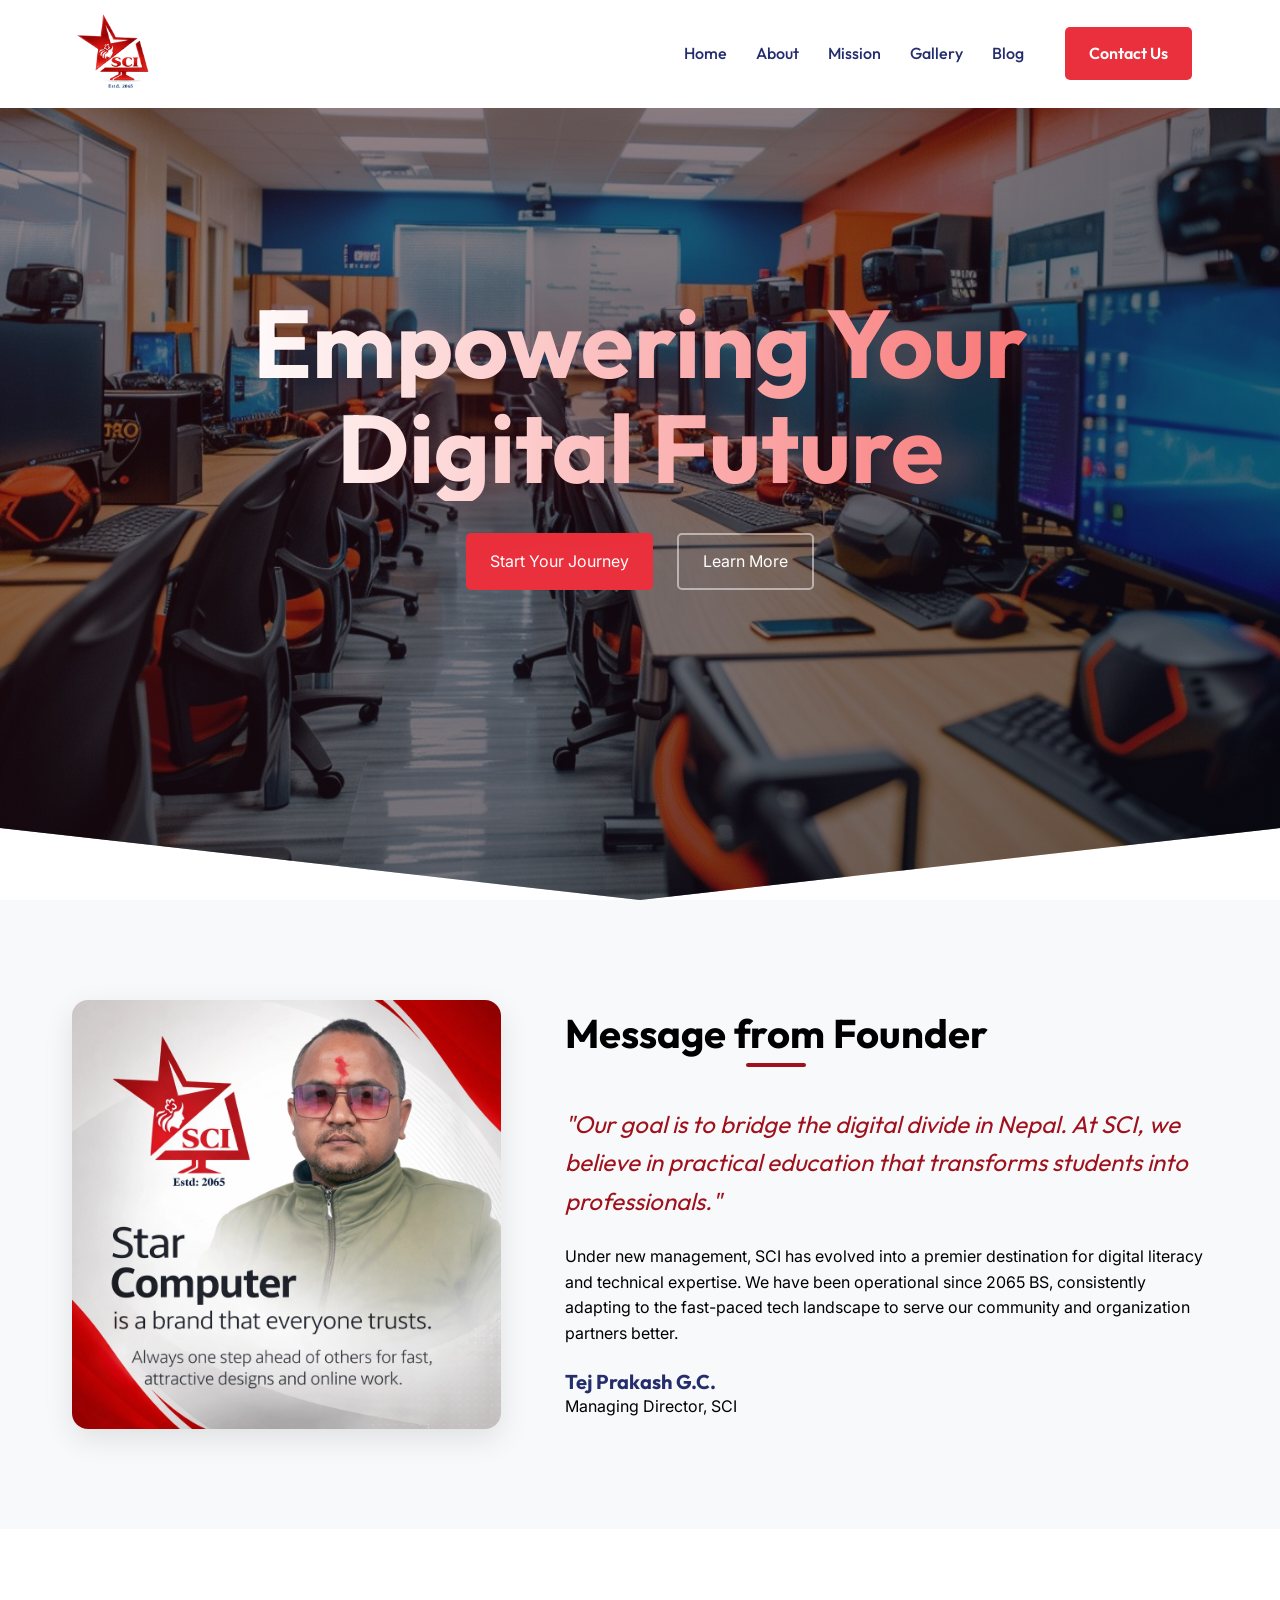
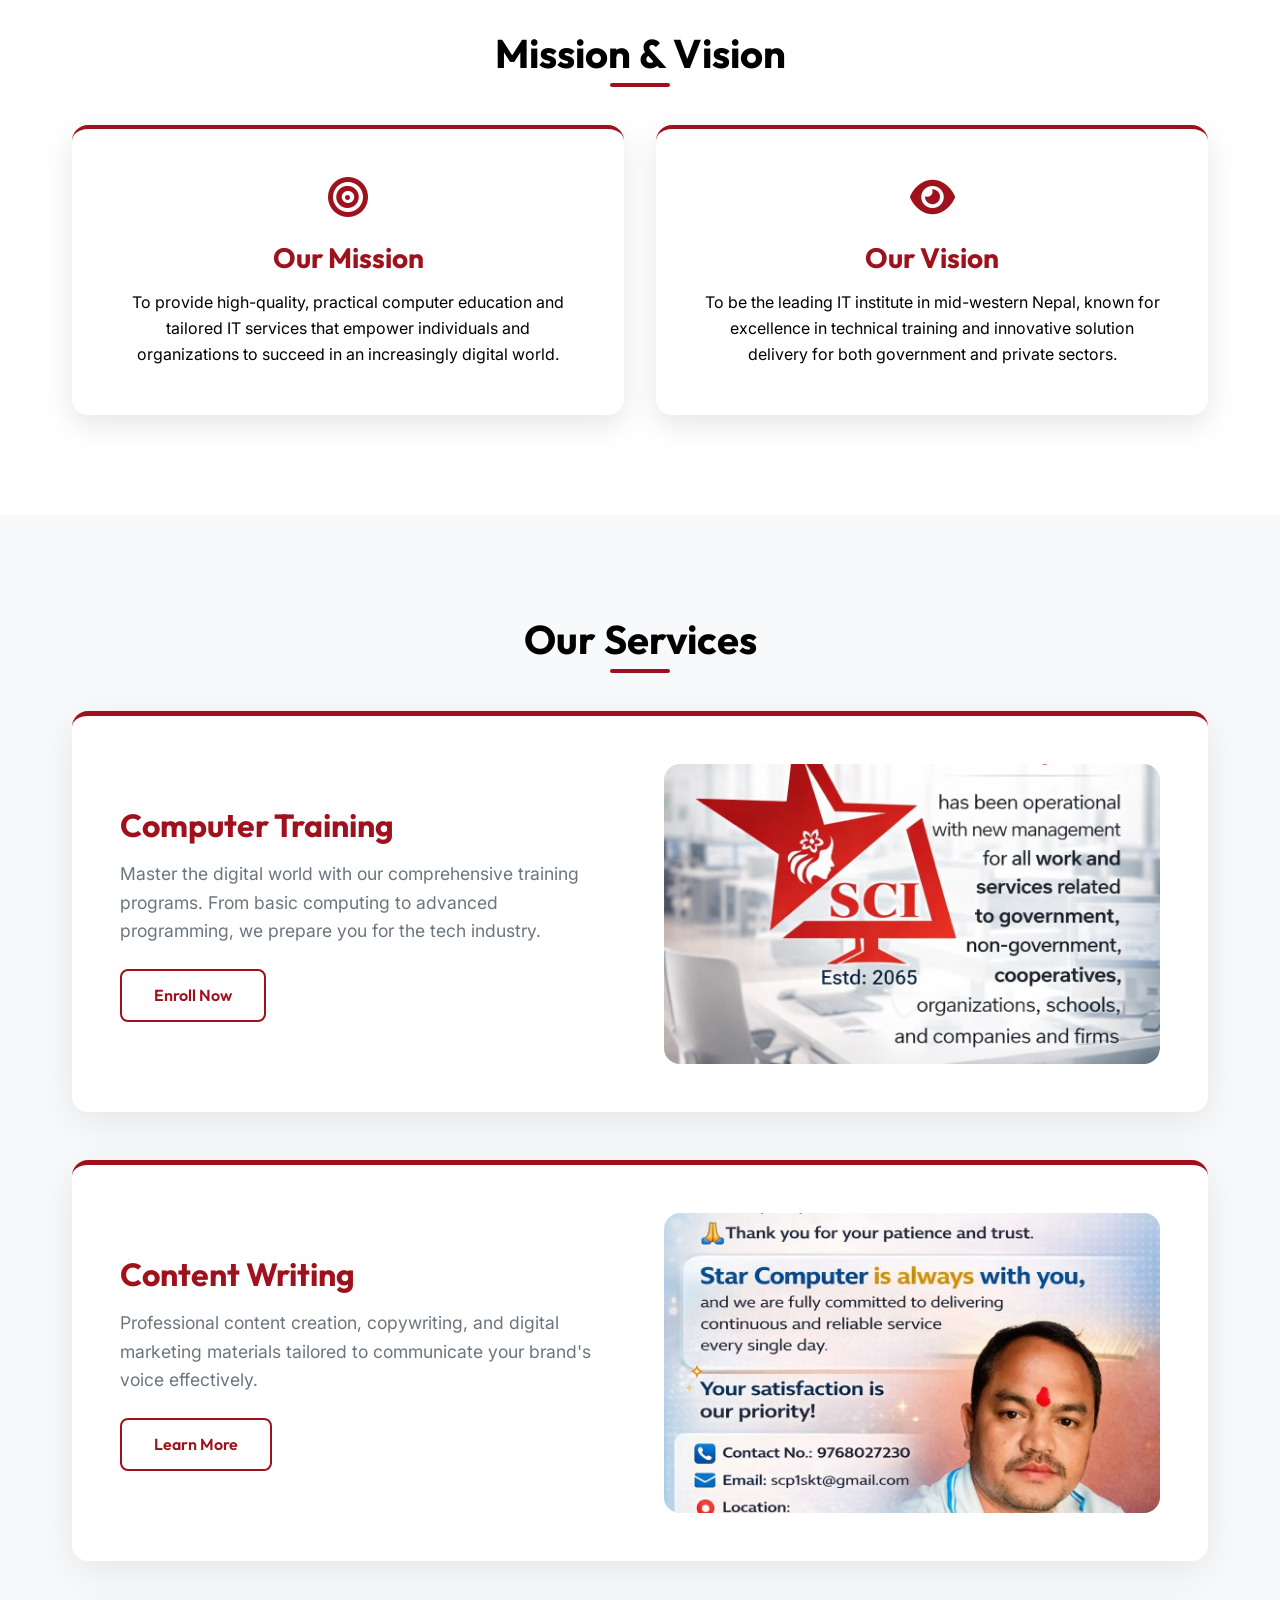
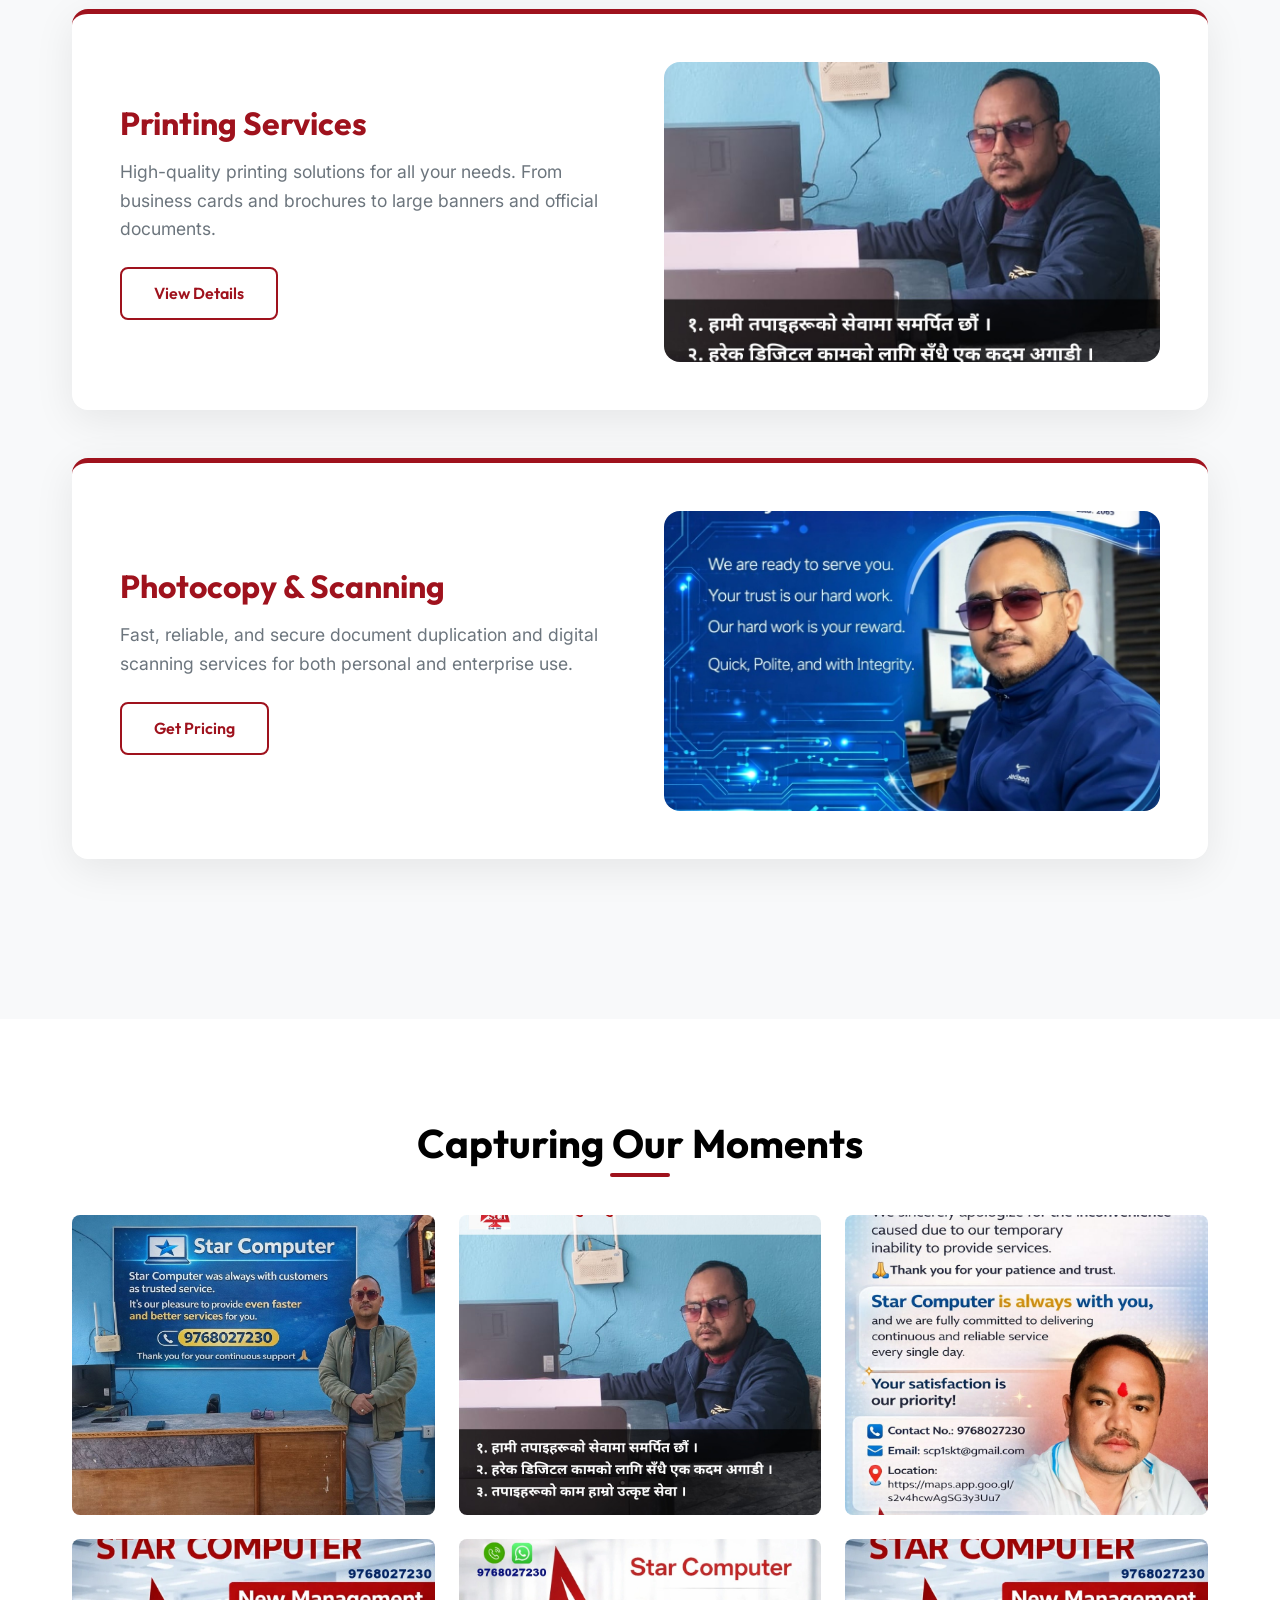
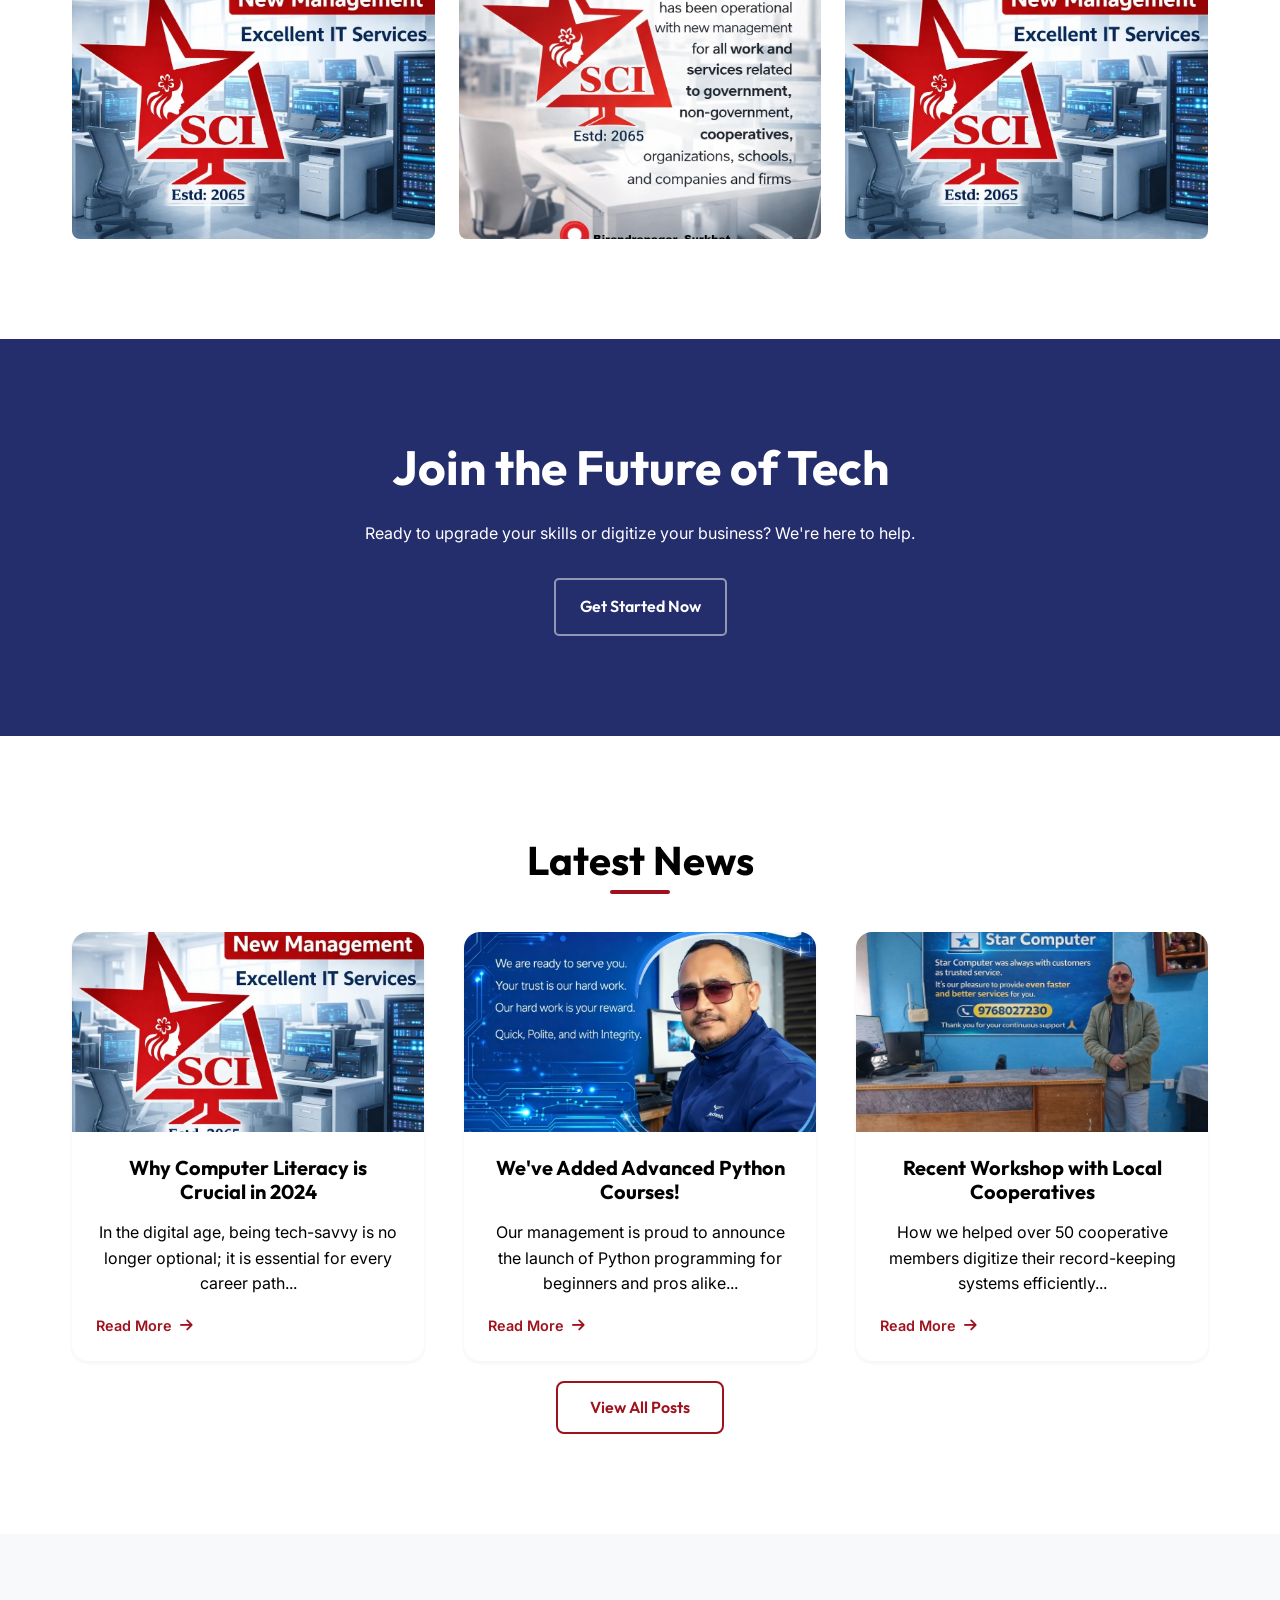
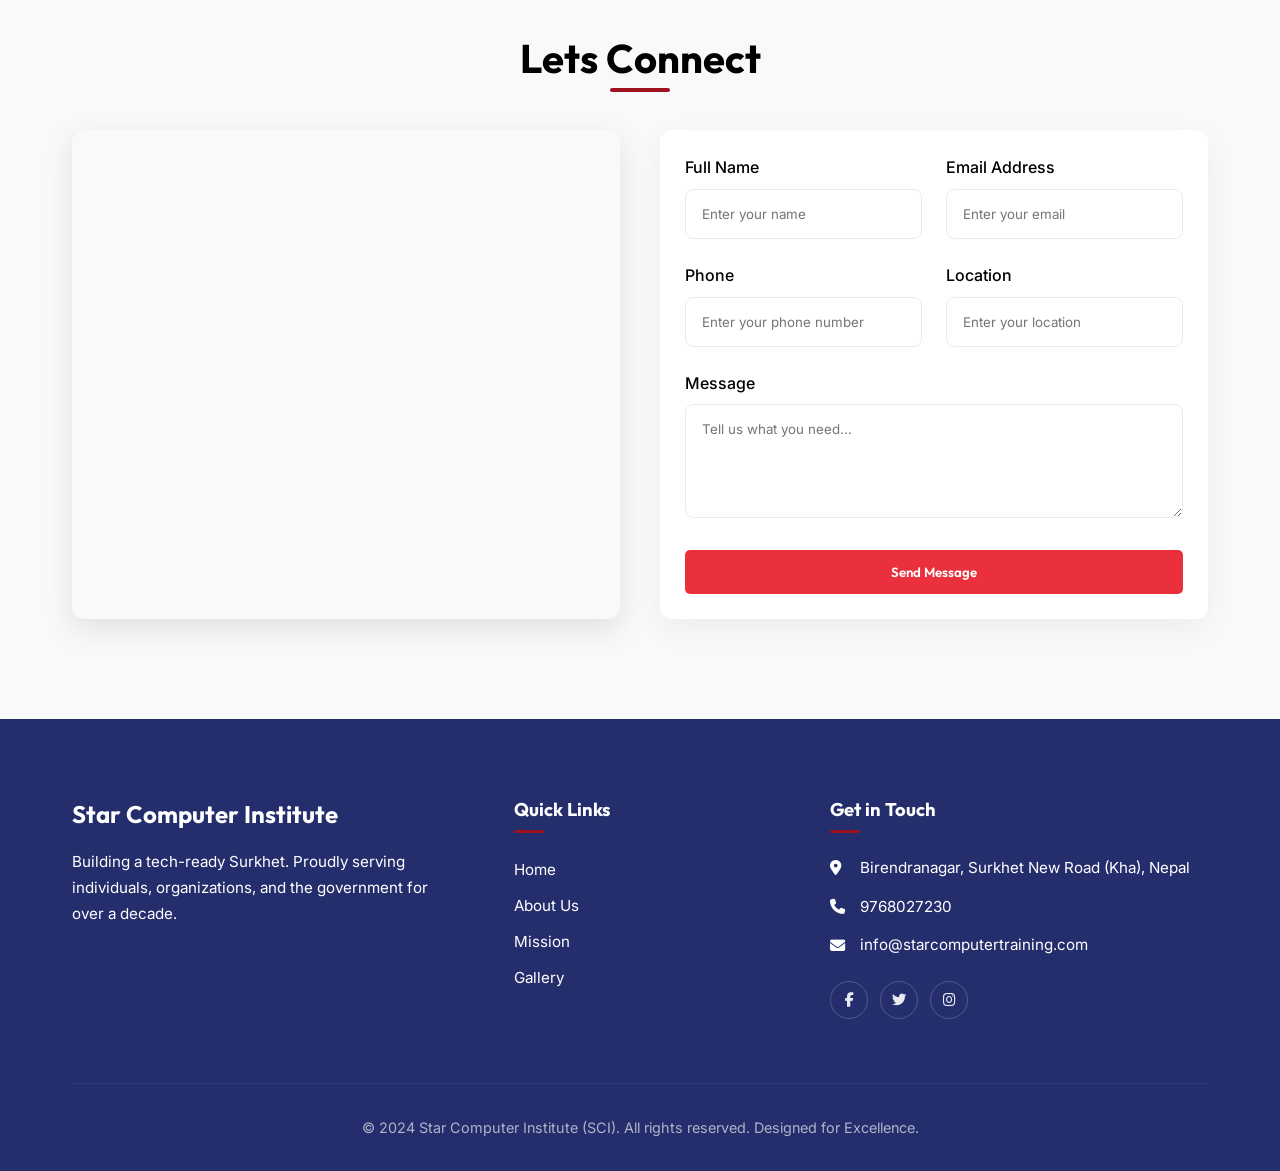
==== index.html @ cbca0034 "pages are added" ====
<!DOCTYPE html>
<html lang="en">
<head>
    <meta charset="UTF-8">
    <meta name="viewport" content="width=device-width, initial-scale=1.0">
    <meta name="description" content="Star Computer Institute (SCI) - Leading IT Training & Computer services in Birendranagar, Surkhet. Estd: 2065.">
    <title>Star Computer Institute | Professional Computer Education in Nepal</title>
    <!-- Favicon -->
    <link rel="icon" type="image/png" href="assets/images/logo-3.png">
    <!-- CSS link -->
    <link rel="stylesheet" href="assets/css/style.css">
    <!-- Font Awesome for Icons -->
    <link rel="stylesheet" href="https://cdnjs.cloudflare.com/ajax/libs/font-awesome/6.4.0/css/all.min.css">
</head>
<body>

    <!-- Header -->
    <header class="scrolled" style="background: white !important;">
        <div class="container nav-container">
            <a href="index.html" class="logo">
                <img src="assets/images/logo-3.png" alt="Star Computer Institute Logo">
            </a>
           <nav class="nav-links">
                <a href="index.html">Home</a>
                <a href="index.html#about">About</a>
                <a href="index.html#mission">Mission</a>
                <a href="gallery.html">Gallery</a>
                <a href="blog.html">Blog</a>
            </nav>
            <div class="header-btn">
              <a href="index.html#contact" class="btn btn-primary nav-btn cta-btn">Contact Us</a>
            </div>
        </div>
    </header>

    <main>
        <!-- Banner / Hero Section -->
        <section class="hero" id="home">
            <div class="container hero-content reveal">
                <h1>Empowering Your Digital Future</h1>
                <div class="hero-btns">
                    <a href="#contact" class="btn-primary cta-btn pulse">Start Your Journey</a>
                    <a href="#about" class=" btn-hero-outline">Learn More</a>
                </div>
            </div>
        </section>

        <!-- Message from Founder -->
        <section class="message-section" id="about">
            <div class="container reveal">
                <div class="message-grid">
                    <div class="message-img">
                        <img src="assets/images/ceo.jpeg" alt="Founder of Star Computer Institute">
                    </div>
                    <div class="message-text">
                        <h2 class="section-title">Message from Founder</h2>
                        <blockquote>
                            "Our goal is to bridge the digital divide in Nepal. At SCI, we believe in practical education that transforms students into professionals."
                        </blockquote>
                        <p>Under new management, SCI has evolved into a premier destination for digital literacy and technical expertise. We have been operational since 2065 BS, consistently adapting to the fast-paced tech landscape to serve our community and organization partners better.</p>
                        <div class="founder-info" style="margin-top: 1.5rem;">
                            <h4>Tej Prakash G.C.</h4>
                            <p>Managing Director, SCI</p>
                        </div>
                    </div>
                </div>
            </div>
        </section>

        <!-- Mission & Vision -->
        <section id="mission">
            <div class="container text-center">
                <h2 class="section-title reveal">Mission & Vision</h2>
                <div class="mission-vision-grid">
                    <div class="mv-card reveal">
                        <i class="fas fa-bullseye" style="font-size: 2.5rem; color: var(--primary); margin-bottom: 1.5rem;"></i>
                        <h3>Our Mission</h3>
                        <p>To provide high-quality, practical computer education and tailored IT services that empower individuals and organizations to succeed in an increasingly digital world.</p>
                    </div>
                    <div class="mv-card reveal">
                        <i class="fas fa-eye" style="font-size: 2.5rem; color: var(--primary); margin-bottom: 1.5rem;"></i>
                        <h3>Our Vision</h3>
                        <p>To be the leading IT institute in mid-western Nepal, known for excellence in technical training and innovative solution delivery for both government and private sectors.</p>
                    </div>
                </div>
            </div>
        </section>

        <!-- Our Services (Sticky Cards) -->
        <section class="services-section" id="services" style="background: var(--gray-100);">
            <div class="container">
                <h2 class="section-title text-center reveal" style="display:block; margin-inline:auto;">Our Services</h2>
                <div class="services-stack">
                    <div class="service-card sticky-card card-1 reveal">
                        <div class="service-content">
                            <h3>Computer Training</h3>
                            <p>Master the digital world with our comprehensive training programs. From basic computing to advanced programming, we prepare you for the tech industry.</p>
                            <a href="#contact" class="btn btn-outline" style="margin-top: 1.5rem;">Enroll Now</a>
                        </div>
                        <div class="service-img">
                            <img src="assets/images/info-2.jpeg" alt="Computer Training">
                        </div>
                    </div>
                    <div class="service-card sticky-card card-2 reveal">
                        <div class="service-content">
                            <h3>Content Writing</h3>
                            <p>Professional content creation, copywriting, and digital marketing materials tailored to communicate your brand's voice effectively.</p>
                            <a href="#contact" class="btn btn-outline" style="margin-top: 1.5rem;">Learn More</a>
                        </div>
                        <div class="service-img">
                            <img src="assets/images/feature_1.jpeg" alt="Content Writing">
                        </div>
                    </div>
                    <div class="service-card sticky-card card-3 reveal">
                        <div class="service-content">
                            <h3>Printing Services</h3>
                            <p>High-quality printing solutions for all your needs. From business cards and brochures to large banners and official documents.</p>
                            <a href="#contact" class="btn btn-outline" style="margin-top: 1.5rem;">View Details</a>
                        </div>
                        <div class="service-img">
                            <img src="assets/images/feature_2.jpeg" alt="Printing Services">
                        </div>
                    </div>
                    <div class="service-card sticky-card card-4 reveal">
                        <div class="service-content">
                            <h3>Photocopy & Scanning</h3>
                            <p>Fast, reliable, and secure document duplication and digital scanning services for both personal and enterprise use.</p>
                            <a href="#contact" class="btn btn-outline" style="margin-top: 1.5rem;">Get Pricing</a>
                        </div>
                        <div class="service-img">
                            <img src="assets/images/feature_3.jpeg" alt="Photocopy & Scanning">
                        </div>
                    </div>
                </div>
            </div>
        </section>

        <!-- Gallery -->
        <section class="gallery-section" id="gallery">
            <div class="container text-center">
                <h2 class="section-title reveal">Capturing Our Moments</h2>
                <div class="gallery-grid">
                    <div class="gallery-item reveal">
                        <img src="assets/images/feature_4.jpeg" alt="Institutional Activity 1">
                        <div class="gallery-overlay"><i class="fas fa-search-plus fa-2x"></i></div>
                    </div>
                    <div class="gallery-item reveal">
                        <img src="assets/images/feature_5.jpeg" alt="Institutional Activity 2">
                        <div class="gallery-overlay"><i class="fas fa-search-plus fa-2x"></i></div>
                    </div>
                    <div class="gallery-item reveal">
                        <img src="assets/images/feature_1.jpeg" alt="Institutional Activity 3">
                        <div class="gallery-overlay"><i class="fas fa-search-plus fa-2x"></i></div>
                    </div>
                    <div class="gallery-item reveal">
                        <img src="assets/images/info.jpeg" alt="Training Program">
                        <div class="gallery-overlay"><i class="fas fa-search-plus fa-2x"></i></div>
                    </div>
                    <div class="gallery-item reveal">
                        <img src="assets/images/info-2.jpeg" alt="Technical Workshop">
                        <div class="gallery-overlay"><i class="fas fa-search-plus fa-2x"></i></div>
                    </div>
                    <div class="gallery-item reveal">
                        <img src="assets/images/info.jpeg" alt="IT Services Integration">
                        <div class="gallery-overlay"><i class="fas fa-search-plus fa-2x"></i></div>
                    </div>
                </div>
            </div>
        </section>

        <!-- CTA Section -->
        <section class="cta-section">
            <div class="container reveal">
                <h2>Join the Future of Tech</h2>
                <p style="margin-bottom: 2rem;">Ready to upgrade your skills or digitize your business? We're here to help.</p>
                <a href="#contact" class="btn btn-hero-outline">Get Started Now</a>
            </div>
        </section>

        <!-- Blog Section -->
        <section id="blog">
            <div class="container text-center">
                    <h2 class="section-title reveal">Latest News</h2>
                <div class="blog-grid">
                    <article class="blog-card reveal">
                        <div class="blog-img">
                            <img src="assets/images/info.jpeg" alt="Why Computer Literacy Matters">
                        </div>
                        <div class="blog-content">
                            <a href="single.html"><h4>Why Computer Literacy is Crucial in 2024</h4></a>
                            <p>In the digital age, being tech-savvy is no longer optional; it is essential for every career path...</p>
                            <a href="#" class="read-more">Read More <i class="fas fa-arrow-right"></i></a>
                        </div>
                    </article>
                    <article class="blog-card reveal">
                        <div class="blog-img">
                            <img src="assets/images/feature_3.jpeg" alt="New Course Launch">
                        </div>
                        <div class="blog-content">
                            <a href="single.html"><h4>We've Added Advanced Python Courses!</h4></a>
                            <p>Our management is proud to announce the launch of Python programming for beginners and pros alike...</p>
                            <a href="#" class="read-more">Read More <i class="fas fa-arrow-right"></i></a>
                        </div>
                    </article>
                    <article class="blog-card reveal">
                        <div class="blog-img">
                            <img src="assets/images/feature_4.jpeg" alt="Workshop Success">
                        </div>
                        <div class="blog-content">
                            <a href="single.html"><h4>Recent Workshop with Local Cooperatives</h4></a>
                            <p>How we helped over 50 cooperative members digitize their record-keeping systems efficiently...</p>
                            <a href="#" class="read-more">Read More <i class="fas fa-arrow-right"></i></a>
                        </div>
                    </article>
                </div>
            <div class="text-center view-all-btn">
                <a href="blog.html" class="btn btn-outline text-center">View All Posts</a>
            </div>
            </div>
        </section>

        <!-- Contact Form Section -->
        <section class="contact-section" id="contact" style="background: var(--gray-100);">
            <div class="container reveal text-center">
                <h2 class="section-title reveal">Lets Connect</h2>
                <div class="contact-grid">
                    <div class="contact-map">
                        <iframe 
                            src="https://www.google.com/maps/embed?pb=!1m18!1m12!1m3!1d2732.233196850388!2d81.6178125!3d28.5968671!2m3!1f0!2f0!3f0!3m2!1i1024!2i768!4f13.1!3m3!1m2!1s0x39a2850033a2165b%3A0xda26d88cce982f57!2sStar%20Computer%20Surkhet!5e1!3m2!1sen!2snp!4v1774445905960!5m2!1sen!2snp"
                            loading="lazy"
                            referrerpolicy="no-referrer-when-downgrade">
                        </iframe>
                    </div>
                    <form class="contact-form">
                        <div class="form-row">
                            <div class="form-group">
                                <label>Full Name</label>
                                <input type="text" placeholder="Enter your name" required>
                            </div>
                            <div class="form-group">
                                <label>Email Address</label>
                                <input type="email" placeholder="Enter your email" required>
                            </div>
                        </div>
                        <div class="form-row">
                            <div class="form-group">
                                <label>Phone</label>
                                <input type="tel" placeholder="Enter your phone number" required>
                            </div>
                            <div class="form-group">
                                <label>Location</label>
                                <input type="text" placeholder="Enter your location">
                            </div>
                        </div>
                        <div class="form-group">
                            <label>Message</label>
                            <textarea rows="5" placeholder="Tell us what you need..." required></textarea>
                        </div>
                        <button type="submit" class="btn btn-primary cta-btn">Send Message</button>
                    </form>
                </div>
            </div>
        </section>
    </main>

    <!-- Footer -->
    <footer>
        <div class="container">
            <div class="footer-grid">
                <!-- Left: Logo & About -->
                <div class="footer-brand">
                    <h4 class="footer-brand-name">Star Computer Institute</h4>
                    <p>Building a tech-ready Surkhet. Proudly serving individuals, organizations, and the government for over a decade.</p>
                </div>

                <!-- Center: Quick Links -->
                <div class="footer-info footer-links-col">
                    <h4>Quick Links</h4>
                    <ul>
                        <li><a href="index.html">Home</a></li>
                        <li><a href="index.html#about">About Us</a></li>
                        <li><a href="index.html#mission">Mission</a></li>
                        <li><a href="gallery.html">Gallery</a></li>
                       
                    </ul>
                </div>

                <!-- Right: Contact & Social -->
                <div class="footer-info footer-contact-col">
                    <h4>Get in Touch</h4>
                    <ul class="footer-contact-list">
                        <li>
                            <i class="fas fa-map-marker-alt"></i>
                            <span>Birendranagar, Surkhet New Road (Kha), Nepal</span>
                        </li>
                        <li>
                            <i class="fas fa-phone"></i>
                            <span>9768027230</span>
                        </li>
                        <li>
                            <i class="fas fa-envelope"></i>
                            <span>info@starcomputertraining.com</span>
                        </li>
                    </ul>
                    <div class="footer-social">
                        <a href="https://www.facebook.com/scpskt/" target="_blank" aria-label="Facebook"><i class="fab fa-facebook-f"></i></a>
                        <a href="#" aria-label="Twitter"><i class="fab fa-twitter"></i></a>
                        <a href="https://www.instagram.com/p/DWHWq87Frvo/" target="_blank" aria-label="Instagram"><i class="fab fa-instagram"></i></a>
                    </div>
                </div>
            </div>
            <div class="footer-bottom">
                <p>&copy; 2024 Star Computer Institute (SCI). All rights reserved. Designed for Excellence.</p>
            </div>
        </div>
    </footer>

    <!-- Gallery Lightbox Popup -->
    <div class="lightbox-overlay" id="galleryLightbox">
        <button class="lightbox-close" id="lightboxClose" aria-label="Close">&times;</button>
        <button class="lightbox-nav lightbox-prev" id="lightboxPrev" aria-label="Previous"><i class="fas fa-chevron-left"></i></button>
        <div class="lightbox-content">
            <img src="" alt="Gallery Image" id="lightboxImg">
            <p class="lightbox-counter" id="lightboxCounter"></p>
        </div>
        <button class="lightbox-nav lightbox-next" id="lightboxNext" aria-label="Next"><i class="fas fa-chevron-right"></i></button>
    </div>

    <!-- JS script -->
    <script src="assets/js/main.js"></script>

    <script>
        document.addEventListener("DOMContentLoaded", function() {
            const container = document.querySelector('.nav-container');
        
            // Create hamburger
            const hamburger = document.createElement('div');
            hamburger.classList.add('hamburger');
            hamburger.innerHTML = '<span></span><span></span><span></span>';
            container.appendChild(hamburger);
        
            const navLinks = document.querySelector('.nav-links');
        
            // Wrap links in menu container for right alignment
            const menuContainer = document.createElement('div');
            menuContainer.classList.add('menu-container');
            while(navLinks.firstChild) {
                menuContainer.appendChild(navLinks.firstChild);
            }
            navLinks.appendChild(menuContainer);
        
            const links = navLinks.querySelectorAll('a');
        
            // Toggle menu
            hamburger.addEventListener('click', () => {
                navLinks.classList.toggle('active');
                hamburger.classList.toggle('active');
            });
        
            // Close menu on link click
            links.forEach(link => {
                link.addEventListener('click', () => {
                    navLinks.classList.remove('active');
                    hamburger.classList.remove('active');
                });
            });
        });
        </script>
</body>
</html>
---- assets/css/style.css ----
@import url('https://fonts.googleapis.com/css2?family=Outfit:wght@300;400;500;600;700;800&family=Inter:wght@300;400;500;600&display=swap');

:root {
    /* Color Palette */
    --primary: hsl(355.32deg 79.66% 34.71%);
    --secondary: hsl(356.13deg 81.58% 55.29%);
    --accent: hsl(233.14deg 48.67% 28.63%);
    --accent-light: hsl(233.14deg 48.67% 36%);
    --white: #ffffff;
    --gray-100: #f8f9fa;
    --gray-200: #e9ecef;
    --gray-600: #6c757d;
    --text-main: var(--accent);
    --text-muted: var(--gray-600);
    
    /* Layout */
    --max-width: 1200px;
    --section-padding: 100px 0;
    --container-padding: 0 2rem;
    
    /* Transitions */
    --transition: all 0.4s cubic-bezier(0.4, 0, 0.2, 1);
    --shadow-sm: 0 2px 4px rgba(0,0,0,0.05);
    --shadow-md: 0 10px 30px rgba(0,0,0,0.1);
    --radius-sm: 8px;
    --radius-md: 16px;
    --radius-lg: 24px;
}

*, *::before, *::after {
    box-sizing: border-box;
    margin: 0;
    padding: 0;
}

html {
    scroll-behavior: smooth;
}

body {
    font-family: 'Inter', sans-serif;
    color: #000000;
    background-color: var(--white);
    line-height: 1.6;
    overflow-x: hidden;
}

h1, h2, h3, h4, h5, h6 {
    font-family: 'Outfit', sans-serif;
    font-weight: 700;
    line-height: 1.2;
}

a {
    text-decoration: none;
    color: inherit;
    transition: var(--transition);
}

ul {
    list-style: none;
}

img {
    max-width: 100%;
    display: block;
}

section {
    padding: var(--section-padding);
}

.container {
    max-width: var(--max-width);
    margin: 0 auto;
    padding: var(--container-padding);
}

/* --- Utilities --- */
.flex { display: flex; }
.grid { display: grid; }
.items-center { align-items: center; }
.justify-between { justify-content: space-between; }
.text-center { text-align: center; }

.btn {
    display: inline-block;
    padding: 12px 32px;
    border-radius: var(--radius-sm);
    font-weight: 600;
    cursor: pointer;
    transition: var(--transition);
    border: none;
    font-family: 'Outfit', sans-serif;
}

.btn-primary {
    background-color: var(--primary);
    color: var(--white);
}

.btn-primary:hover {
    background-color: var(--secondary);
    transform: translateY(-3px);
    box-shadow: 0 10px 20px rgba(159, 18, 25, 0.2);
}

.btn-primary.pulse {
    animation: pulse 2s infinite;
}

@keyframes pulse {
    0% { box-shadow: 0 0 0 0 rgba(159, 11, 15, 0.4); }
    70% { box-shadow: 0 0 0 15px rgba(159, 11, 15, 0); }
    100% { box-shadow: 0 0 0 0 rgba(159, 11, 15, 0); }
}

.btn-outline {
    background: transparent;
    border: 2px solid var(--primary);
    color: var(--primary);
}

.btn-outline:hover {
    background-color: var(--primary);
    color: var(--white);
}

.section-title {
    font-size: 2.5rem;
    margin-bottom: 3rem;
    position: relative;
    display: inline-block;
}

.section-title::after {
    content: '';
    position: absolute;
    bottom: -10px;
    left: 50%;
    transform: translateX(-50%);
    width: 60px;
    height: 4px;
    background: var(--primary);
    border-radius: 2px;
}

/* Animations Reveal */
.reveal {
    opacity: 0;
    transform: translateY(30px);
    transition: opacity 0.8s ease-out, transform 0.8s ease-out;
}

.reveal.active {
    opacity: 1;
    transform: translateY(0);
}

/* --- Header & Nav --- */
header {
    position: fixed;
    top: 0;
    left: 0;
    width: 100%;
    z-index: 1000;
    /* background: hsl(336deg 6.17% 84.12%); */
    background: white;
    backdrop-filter: blur(10px);
    -webkit-backdrop-filter: blur(10px);
    border-bottom: 1px solid rgba(255, 255, 255, 0.1);
    padding: 0.7rem 0;
    transition: var(--transition);
}

header.scrolled {
    background: var(--white); /* Solid white, NOT transparent */
    padding: 0.8rem 0;
    box-shadow: var(--shadow-md);
    border-bottom-color: rgba(0,0,0,0.05);
}

.nav-container {
    display: flex;
    justify-content: space-between;
    align-items: center;
}

.logo img {
    height: 85px; /* Increased size for better visibility */
    object-fit: contain;
    transition: var(--transition);
}

.nav-links {
    display: flex;
    gap: 2rem;
    margin-left: auto;
}

.nav-links a {
    font-weight: 500;
    font-family: 'Outfit', sans-serif;
    color: var(--text-main); /* Changed from white to suit the light header background */
    transition: var(--transition);
    margin-right: 25px;
}

header.scrolled .nav-links a {
    color: var(--text-main); /* Dark on scrolled white background */
    margin-right: 25px;
}

.nav-links a:hover {
    color: var(--primary);
}

header.scrolled .nav-links a:hover {
    color: var(--primary);
}

/* --- Hero Section --- */
.hero {
    height: 100vh;
    background: linear-gradient(135deg, rgba(54, 11, 15, 0.5) 0%, rgba(10, 11, 26, 0.6) 100%), 
                url('../images/computer.jpg') center/cover no-repeat;
    display: flex;
    align-items: center;
    justify-content: center;
    text-align: center;
    color: var(--white);
    padding-top: 80px;
    position: relative;
    overflow: hidden;
    clip-path: polygon(0 0, 100% 0, 100% 92%, 50% 100%, 0 92%);
}

.hero-content {
    max-width: 900px;
    z-index: 2;
}

.hero-content h1 {
    font-size: clamp(3.5rem, 12vw, 6rem);
    margin-bottom: 2rem;
    line-height: 1.1;
    background: linear-gradient(to right, #fff, #f87171);
    background-clip: text;
    -webkit-background-clip: text;
    -webkit-text-fill-color: transparent;
    filter: drop-shadow(0 0 30px rgba(159, 18, 25, 0.3));
    animation: fadeInUp 1s ease-out forwards;
}

.btn-hero-outline {
    background: transparent;
    border: 2px solid rgba(255, 255, 255, 0.5);
    color: var(--white);
    padding: 14px 24px !important;
    border-radius: 5px;
}

.btn-hero-outline:hover {
    background: var(--white);
    color: hsl(355.32deg 85.51% 55.29%);
    border-color: var(--white);
}

@keyframes fadeInUp {
    from { opacity: 0; transform: translateY(40px); }
    to { opacity: 1; transform: translateY(0); }
}

.hero-content p {
    font-size: 1.35rem;
    margin-bottom: 3rem;
    max-width: 800px;
    margin-inline: auto;
    opacity: 0.95;
}

.hero-btns {
    display: flex;
    gap: 1.5rem;
    justify-content: center;
}

/* --- Message Section --- */
.message-section {
    background: var(--gray-100);
}

.message-grid {
    display: grid;
    grid-template-columns: 1fr 1.5fr;
    gap: 4rem;
    align-items: center;
}

.message-img img {
    border-radius: var(--radius-md);
    box-shadow: var(--shadow-md);
}

.message-text blockquote {
    font-size: 1.5rem;
    font-style: italic;
    color: var(--primary);
    margin-bottom: 1.5rem;
    font-family: 'Outfit', sans-serif;
}

.message-text .founder-info h4 {
    color: var(--accent);
    font-size: 1.25rem;
}

/* --- Mission & Vision --- */
.mission-vision-grid {
    display: grid;
    grid-template-columns: repeat(auto-fit, minmax(350px, 1fr));
    gap: 2rem;
    justify-items: center;
}

.view-all-btn{
    margin-top: 20px;
}

@media (max-width: 576px) {
    .mission-vision-grid {
        grid-template-columns: 1fr;
        justify-items: center;
    }

    .mission-vision-grid > div {
        max-width: 350px;
        width: 100%;
    }

    .service-img{
        display: none;
    }

    .cta-section h2{
        font-size: 1.8rem;
        margin-bottom: 1.5rem;
    }
}


.mv-card {
    background: var(--white);
    padding: 3rem;
    border-radius: var(--radius-md);
    box-shadow: var(--shadow-md);
    border-top: 4px solid var(--primary);
    transition: var(--transition);
    position: relative;
    overflow: hidden;
}

.mv-card::before {
    content: '';
    position: absolute;
    top: 0;
    left: 0;
    width: 100%;
    height: 100%;
    background: linear-gradient(135deg, var(--primary), var(--secondary));
    opacity: 0;
    z-index: 0;
    transition: var(--transition);
}

.mv-card:hover::before {
    opacity: 0.05;
}

.mv-card > * {
    position: relative;
    z-index: 1;
}

.mv-card:hover {
    transform: translateY(-10px) scale(1.02);
}

.mv-card h3 {
    font-size: 1.75rem;
    margin-bottom: 1rem;
    color: var(--primary);
}

/* --- Our Services --- */
.services-section {
    position: relative;
    padding-bottom: 5rem;
}

.services-stack {
    display: flex;
    flex-direction: column;
    gap: 3rem;
    position: relative;
    padding-bottom: 5rem;
}

.sticky-card {
    position: sticky;
    top: 100px; /* Base offset taking header into account */
    background: var(--white);
    border-radius: var(--radius-md);
    padding: 3rem;
    box-shadow: 0 10px 40px rgba(0,0,0,0.08);
    display: flex;
    align-items: center;
    gap: 3rem;
    min-height: 400px;
    border-top: 5px solid var(--primary);
    transition: var(--transition);
}

.sticky-card.card-1 { top: 100px; z-index: 10; transform: scale(1); }
.sticky-card.card-2 { top: 120px; z-index: 11; transform: scale(1); }
.sticky-card.card-3 { top: 140px; z-index: 12; transform: scale(1); }
.sticky-card.card-4 { top: 160px; z-index: 13; transform: scale(1); }

.service-content {
    flex: 1;
}

.service-content h3 {
    font-size: 2rem;
    color: var(--primary);
    margin-bottom: 1rem;
}

.service-content p {
    font-size: 1.1rem;
    color: var(--text-muted);
}

.service-img {
    flex: 1;
    height: 300px;
    border-radius: var(--radius-md);
    overflow: hidden;
    flex-shrink: 0;
}

.service-img img {
    width: 100%;
    height: 100%;
    object-fit: cover;
    transition: var(--transition);
}

.sticky-card:hover .service-img img {
    transform: scale(1.05);
}

@media (max-width: 900px) {
    .sticky-card {
        flex-direction: column;
        padding: 2rem;
        gap: 1.5rem;
        text-align: center;
        min-height: auto;
    }
    .service-img {
        width: 100%;
        height: 250px;
    }


}


/* --- Gallery Section --- */
.gallery-grid {
    display: grid;
    grid-template-columns: repeat(auto-fill, minmax(300px, 1fr));
    gap: 1.5rem;
}

.gallery-item {
    position: relative;
    border-radius: var(--radius-sm);
    overflow: hidden;
    height: 300px;
}

.gallery-item img {
    width: 100%;
    height: 100%;
    object-fit: cover;
    transition: var(--transition);
}

.gallery-item:hover img {
    transform: scale(1.1);
}

.gallery-overlay {
    position: absolute;
    inset: 0;
    background: rgba(159, 18, 25, 0.7);
    display: flex;
    align-items: center;
    justify-content: center;
    color: var(--white);
    opacity: 0;
    transition: var(--transition);
    cursor: pointer;
}

.gallery-item:hover .gallery-overlay {
    opacity: 1;
}

/* --- Blog Section --- */
.blog-grid {
    display: grid;
    grid-template-columns: repeat(auto-fit, minmax(300px, 1fr));
    gap: 2.5rem;
}

.blog-card {
    background: var(--white);
    border-radius: var(--radius-md);
    overflow: hidden;
    box-shadow: var(--shadow-sm);
    transition: var(--transition);
}

.blog-card:hover {
    box-shadow: var(--shadow-md);
}

.blog-img {
    height: 200px;
}

.blog-img img {
    width: 100%;
    height: 100%;
    object-fit: cover;
}

.blog-content {
    padding: 1.5rem;
}

.blog-content h4 {
    margin-bottom: 1rem;
    font-size: 1.25rem;
}

.blog-content .read-more {
    color: var(--primary);
    font-weight: 600;
    font-size: 0.9rem;
    display: flex;
    align-items: center;
    gap: 0.5rem;
    margin-top: 17px;
}

/* --- CTA Section --- */
.cta-section {
    background: var(--accent);
    color: var(--white);
    text-align: center;
}

.cta-section h2 {
    font-size: 3rem;
    margin-bottom: 1.5rem;
}

/* --- Contact Form Section --- */
.contact-grid {
    display: grid;
    grid-template-columns: 1fr 1fr;
    gap: 4rem;
}

.contact-form {
    display: grid;
    gap: 1.5rem;
}

.form-row {
    display: flex;
    gap: 1.5rem;
}

.form-row .form-group {
    flex: 1;
}

.form-group label {
    display: block;
    margin-bottom: 0.5rem;
    font-weight: 500;
    text-align: justify;
}

.form-group input, .form-group textarea {
    width: 100%;
    padding: 1rem;
    border: 1px solid var(--gray-200);
    border-radius: var(--radius-sm);
    font-family: inherit;
}

/* --- Footer --- */
footer {
    background: var(--accent);
    color: var(--gray-200);
    padding: 5rem 0 2rem;
}

.footer-grid {
    display: grid;
    grid-template-columns: 1.2fr 0.8fr 1.2fr;
    gap: 4rem;
    margin-bottom: 4rem;
}

/* Footer Brand / Logo Column */
.footer-brand {
    display: flex;
    flex-direction: column;
    gap: 1.2rem;
}

.footer-brand-name {
    font-size: 1.5rem;
    color: var(--white);
    font-family: 'Outfit', sans-serif;
    font-weight: 700;
    line-height: 1.3;
}

.footer-brand p {
    color: var(--white);
    line-height: 1.7;
    font-size: 0.95rem;
}

/* Footer Links Column */
.footer-info h4 {
    color: var(--white);
    margin-bottom: 1.5rem;
    font-size: 1.15rem;
    position: relative;
    padding-bottom: 0.75rem;
}

.footer-info h4::after {
    content: '';
    position: absolute;
    bottom: 0;
    left: 0;
    width: 30px;
    height: 3px;
    background: var(--primary);
    border-radius: 2px;
}

.footer-links-col ul {
    display: grid;
    gap: 0.65rem;
}

.footer-links-col ul li a {
    color: var(--white);
    font-size: 0.95rem;
    transition: var(--transition);
    position: relative;
    padding-left: 0;
}

.footer-links-col ul li a::before {
    content: '›';
    position: absolute;
    left: -15px;
    opacity: 0;
    color: var(--white);
    font-weight: 700;
    transition: var(--transition);
}

.footer-links-col ul li a:hover {
    color: var(--white);
    padding-left: 15px;
}

.footer-links-col ul li a:hover::before {
    opacity: 1;
    left: 0;
}

/* Footer Contact Column */
.footer-contact-list {
    display: grid;
    gap: 1rem;
    margin-bottom: 1.5rem;
}

.footer-contact-list li {
    display: flex;
    align-items: flex-start;
    gap: 0.85rem;
    color: var(--white);
    font-size: 0.95rem;
    line-height: 1.5;
}

.footer-contact-list li i {
    color: var(--white);
    margin-top: 0.2rem;
    font-size: 0.95rem;
    min-width: 16px;
}

/* Footer Social Icons */
.footer-social {
    display: flex;
    gap: 0.75rem;
    margin-top: 0.5rem;
}

.footer-social a {
    width: 38px;
    height: 38px;
    border-radius: 50%;
    border: 1px solid rgba(255, 255, 255, 0.2);
    display: flex;
    align-items: center;
    justify-content: center;
    color: var(--gray-200);
    font-size: 0.9rem;
    transition: var(--transition);
}

.footer-social a:hover {
    background: var(--primary);
    border-color: var(--primary);
    color: var(--white);
    transform: translateY(-3px);
}

.footer-bottom {
    border-top: 1px solid var(--accent-light);
    padding-top: 2rem;
    text-align: center;
    font-size: 0.9rem;
    opacity: 0.7;
}

/* Responsiveness */
@media (max-width: 768px) {
    .message-grid, .contact-grid, .footer-grid {
        grid-template-columns: 1fr;
        gap: 2.5rem;
    }
    
    .nav-links {
        display: none; /* Mobile menu can be added later */
    }

    .form-row {
        flex-direction: column;
    }

    .footer-brand {
        text-align: center;
        align-items: center;
    }

    .footer-info h4::after {
        left: 50%;
        transform: translateX(-50%);
    }

    .footer-links-col,
    .footer-contact-col {
        text-align: center;
    }

    .footer-links-col ul li a:hover {
        padding-left: 0;
    }

    .footer-links-col ul li a::before {
        display: none;
    }

    .footer-contact-list li {
        justify-content: center;
    }

    .footer-social {
        justify-content: center;
    }

    
}


.nav-btn{
    padding: 8px 24px !important;
    color: white !important;
    background-color: #ea303c;
    white-space: nowrap;
}

.cta-btn{
    padding: 14px 24px !important;
    color: white !important;
    background-color: #ea303c;
    white-space: nowrap;
    border-radius: 5px;

    display: flex;
    align-items: center;
    justify-content: center;
}

@media( max-width: 768px ) {
    .cta-btn
 {
    display: flex;
    justify-content: center;
    font-size: 14px;
    align-items: center;
    padding: 16px 12px !important;
    color: white !important;
    background-color: #ea303c;
    white-space: nowrap;
    border-radius: 5px;
}
    .nav-btn{
        padding: 8px 16px !important;
    }
}

.nav-container {
    gap: 1rem;
}

.header-btn{
    display: flex;
    align-items: center;
    flex-shrink: 0;
}

@media (max-width: 768px) {
    .header-btn{
        display: none;
    }
}

/* --- Lightbox / Popup --- */
.lightbox-overlay {
    position: fixed;
    inset: 0;
    z-index: 9999;
    background: rgba(0, 0, 0, 0.92);
    display: flex;
    align-items: center;
    justify-content: center;
    opacity: 0;
    visibility: hidden;
    transition: opacity 0.35s ease, visibility 0.35s ease;
    backdrop-filter: blur(8px);
    -webkit-backdrop-filter: blur(8px);
}

.lightbox-overlay.active {
    opacity: 1;
    visibility: visible;
}

.lightbox-content {
    position: relative;
    max-width: 85vw;
    max-height: 85vh;
    display: flex;
    flex-direction: column;
    align-items: center;
}

.lightbox-content img {
    max-width: 100%;
    max-height: 80vh;
    border-radius: var(--radius-md);
    box-shadow: 0 20px 60px rgba(0, 0, 0, 0.5);
    object-fit: contain;
    transform: scale(0.9);
    transition: transform 0.35s ease;
}

.lightbox-overlay.active .lightbox-content img {
    transform: scale(1);
}

.lightbox-close {
    position: absolute;
    top: 1.5rem;
    right: 2rem;
    background: none;
    border: none;
    color: white;
    font-size: 2.5rem;
    cursor: pointer;
    z-index: 10;
    width: 50px;
    height: 50px;
    display: flex;
    align-items: center;
    justify-content: center;
    border-radius: 50%;
    transition: var(--transition);
}

.lightbox-close:hover {
    background: rgba(255, 255, 255, 0.15);
    transform: rotate(90deg);
}

.lightbox-nav {
    position: absolute;
    top: 50%;
    transform: translateY(-50%);
    background: rgba(255, 255, 255, 0.1);
    border: 2px solid rgba(255, 255, 255, 0.2);
    color: white;
    width: 52px;
    height: 52px;
    border-radius: 50%;
    display: flex;
    align-items: center;
    justify-content: center;
    cursor: pointer;
    font-size: 1.2rem;
    transition: var(--transition);
    z-index: 10;
}

.lightbox-nav:hover {
    background: var(--primary);
    border-color: var(--primary);
    transform: translateY(-50%) scale(1.1);
}

.lightbox-prev {
    left: 2rem;
}

.lightbox-next {
    right: 2rem;
}

.lightbox-counter {
    color: rgba(255, 255, 255, 0.7);
    margin-top: 1rem;
    font-size: 0.9rem;
    font-family: 'Outfit', sans-serif;
    letter-spacing: 2px;
}

@media (max-width: 768px) {
    .lightbox-nav {
        width: 40px;
        height: 40px;
        font-size: 1rem;
    }
    .lightbox-prev { left: 0.8rem; }
    .lightbox-next { right: 0.8rem; }
    .lightbox-close { top: 1rem; right: 1rem; }
}

/* --- Single Blog Content --- */
.blog-text-content ul {
    list-style: disc;
    padding-left: 2rem;
    margin-bottom: 1.5rem;
}

.blog-text-content ol {
    list-style: decimal;
    padding-left: 2rem;
    margin-bottom: 1.5rem;
}

.blog-text-content li {
    margin-bottom: 0.5rem;
}

/* --- Custom Breadcrumb --- */
.breadcrumb-custom {
    display: flex;
    align-items: center;
    list-style: none;
    padding: 1rem 0 3rem 0;
    margin: 0;
    border-bottom: 1px solid var(--gray-200);
    margin-bottom: 3rem;
}

.breadcrumb-custom li {
    font-size: 0.95rem;
}

.breadcrumb-custom li a {
    color: var(--text-muted);
}

.breadcrumb-custom li .separator {
    margin: 0 0.5rem;
    color: var(--gray-600);
}

.breadcrumb-custom li.active {
    color: #fff;
    font-weight: 500;
}

/* --- Blog Layout --- */
.blog-layout {
    display: grid;
    grid-template-columns: 2fr 1fr;
    gap: 3rem;
}

@media (max-width: 992px) {
    .blog-layout {
        grid-template-columns: 1fr;
    }
}

/* --- Blog Main Content --- */
.single-blog-title {
    font-size: 2.8rem;
    font-family: 'Inter', sans-serif;
    font-weight: 700;
    color: var(--accent);
    margin-bottom: 1rem;
}

.blog-meta {
    color: var(--text-muted);
    display: flex;
    align-items: center;
    gap: 0.5rem;
    font-weight: 500;
    margin-bottom: 1.5rem;
}

.blog-meta i {
    color: var(--primary);
}

.blog-featured-img {
    margin-bottom: 3rem;
    border-radius: var(--radius-md);
    overflow: hidden;
}

.blog-featured-img img {
    width: 100%;
    max-height: 500px;
    object-fit: cover;
    display: block;
}

.blog-text-content {
    font-size: 1.1rem;
    color: var(--accent);
    line-height: 1.8;
}

.blog-text-content h3 {
    font-family: 'Inter', sans-serif;
    margin-top: 3rem;
    margin-bottom: 1rem;
}

/* --- Blog Sidebar --- */
.related-posts-widget {
    background-color: var(--gray-100);
    padding: 2rem;
    border-radius: var(--radius-md);
}

.related-posts-widget .widget-title {
    font-size: 1.3rem;
    font-family: 'Inter', sans-serif;
    color: var(--accent);
    font-weight: 700;
    margin-bottom: 1.5rem;
}

.related-post-item {
    display: flex;
    align-items: center;
    gap: 1rem;
    margin-bottom: 1.5rem;
}

.related-post-item:last-child {
    margin-bottom: 0;
}

.related-post-item img {
    width: 100px;
    height: 75px;
    object-fit: cover;
    border-radius: var(--radius-sm);
    flex-shrink: 0;
}

.rp-content h5 {
    font-size: 1.05rem;
    line-height: 1.4;
    margin-bottom: 0.3rem;
    font-weight: 600;
}

.rp-content h5 a {
    color: var(--accent);
}

.rp-content h5 a:hover {
    color: var(--primary);
}

.rp-date {
    font-size: 0.85rem;
    color: var(--text-muted);
}

.rp-date i {
    color: var(--primary);
    margin-right: 0.3rem;
}

/* breadcrumb section */
/* Breadcrumb Section */
.breadcrumb-section {
    background: linear-gradient(135deg, var(--accent), var(--accent-light));
    padding: 100px 0 30px; /* more height */
    color: #fff;
    position: relative;
}

/* Wrapper aligned bottom-left */
.breadcrumb-wrapper {
    display: flex;
    flex-direction: column;
    justify-content: flex-end;
    align-items: flex-start;
    height: 180px; /* controls vertical positioning */
}

/* BIGGER Title */
.breadcrumb-title {
    font-size: 50px;
    font-weight: 800;
    margin-bottom: 10px;
    line-height: 1.2;
}

/* Breadcrumb list */
.breadcrumb-custom {
    display: flex;
    align-items: center;
    gap: 8px;
    list-style: none;
    padding: 0;
    margin: 0;
}

/* Links (NO underline) */
.breadcrumb-custom li a {
    color: #fff;
    text-decoration: none; /* removed underline */
    font-weight: 500;
    opacity: 0.85;
    transition: 0.3s;
}

.breadcrumb-custom li a:hover {
    opacity: 1;
}

/* Separator */
.breadcrumb-custom span {
    opacity: 0.6;
}

/* Active */
.breadcrumb-custom .active {
    font-weight: 600;
    opacity: 0.9;
}


/* Contact Grid Layout */
.contact-grid {
    display: grid;
    grid-template-columns: 1fr 1fr;
    gap: 40px;
    align-items: stretch;
}

/* Map Styling */
.contact-map {
    width: 100%;
    height: 100%;
    border-radius: 12px;
    overflow: hidden;
    box-shadow: 0 10px 30px rgba(0,0,0,0.1);
}

.contact-map iframe {
    width: 100%;
    height: 100%;
    min-height: 400px;
    border: 0;
}

/* Form styling (optional small improvement) */
.contact-form {
    background: #fff;
    padding: 25px;
    border-radius: 12px;
    box-shadow: 0 10px 30px rgba(0,0,0,0.05);
}

/* MOBILE RESPONSIVE */
@media (max-width: 768px) {
    .contact-grid {
        grid-template-columns: 1fr;
    }

    /* Make MAP come FIRST */
    .contact-map {
        order: 1;
    }

    .contact-form {
        order: 2;
    }

    .contact-map iframe {
        min-height: 300px;
    }
}



/* Hamburger & mobile menu */
@media (max-width: 768px) {
    .hamburger {
        display: block;
        cursor: pointer;
        width: 40px;
        height: 40px;
        position: relative;
        margin-left: auto;
        background: #ea303c;   /* red background for hamburger */
        border-radius: 8px;
        padding: 8px;
        z-index: 1001;
        display: flex;
        flex-direction: column;
        justify-content: center;
    }

    .hamburger span {
        display: block;
        height: 4px;
        background: #fff;       /* white bars */
        margin: 3px 0;
        border-radius: 2px;
        transition: all 0.3s ease;
    }

    .hamburger.active span:nth-child(1) {
        transform: rotate(45deg) translate(5px, 5px);
    }
    .hamburger.active span:nth-child(2) {
        opacity: 0;
    }
    .hamburger.active span:nth-child(3) {
        transform: rotate(-45deg) translate(5px, -5px);
    }

    /* Full-width background menu */
    .nav-links {
        display: none;
        position: absolute;
        top: 100%;
        left: 0;
        width: 100%;               /* full background */
        background: #f7f7f7;       /* menu background */
        padding: 1rem 0;
        box-shadow: 0 4px 6px rgba(0,0,0,0.1);
        z-index: 999;
    }

    .nav-links.active {
        display: block;
    }

.nav-links .menu-container {
    width: 200px;          /* keeps menu inside red border */
    margin-left: auto;     /* align container to right */
    display: flex;
    flex-direction: column;
    gap: 1rem;
    text-align: right;
    padding-right: 1.5rem; /* add extra space on right */
}

.nav-links .menu-container a {
    margin-right: 0.5rem;  /* space between link text and edge */
}
    .nav-links a {
        color: #333;
        text-decoration: none;
        font-weight: 500;
    }
}
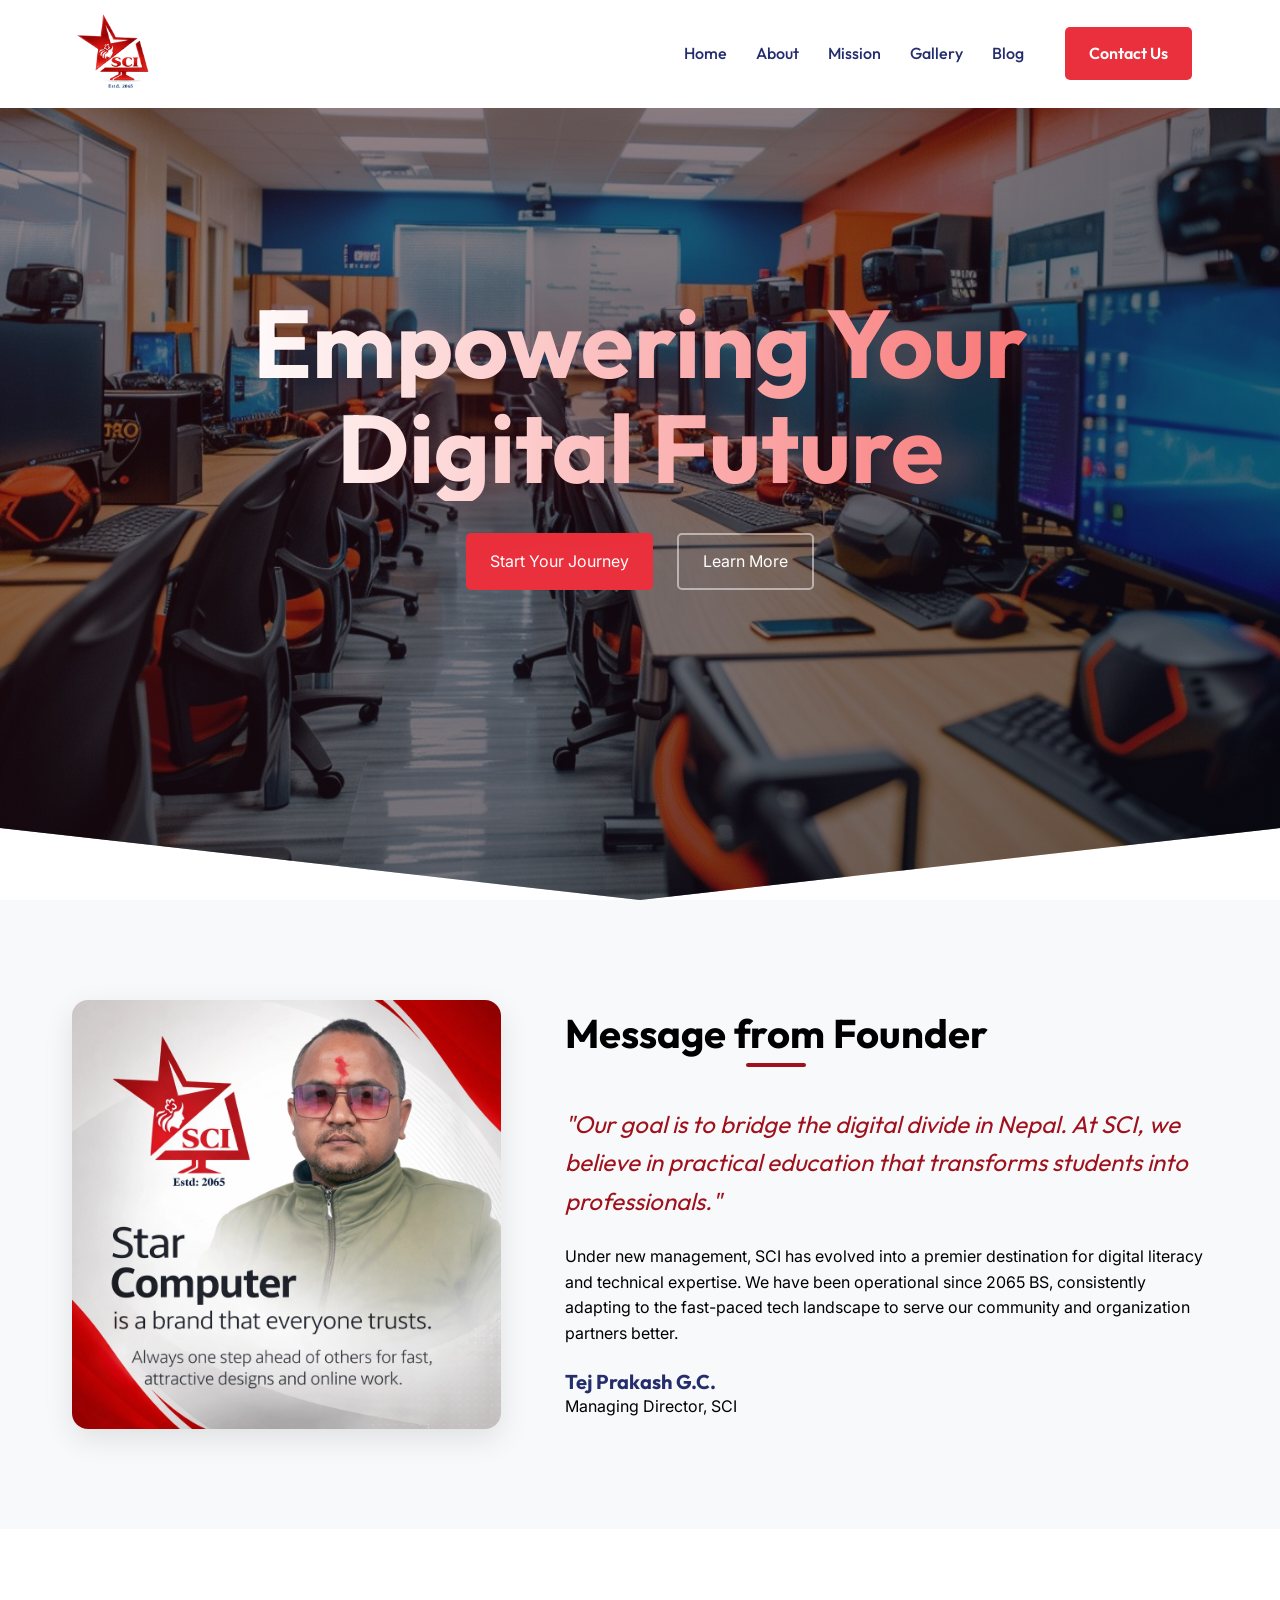
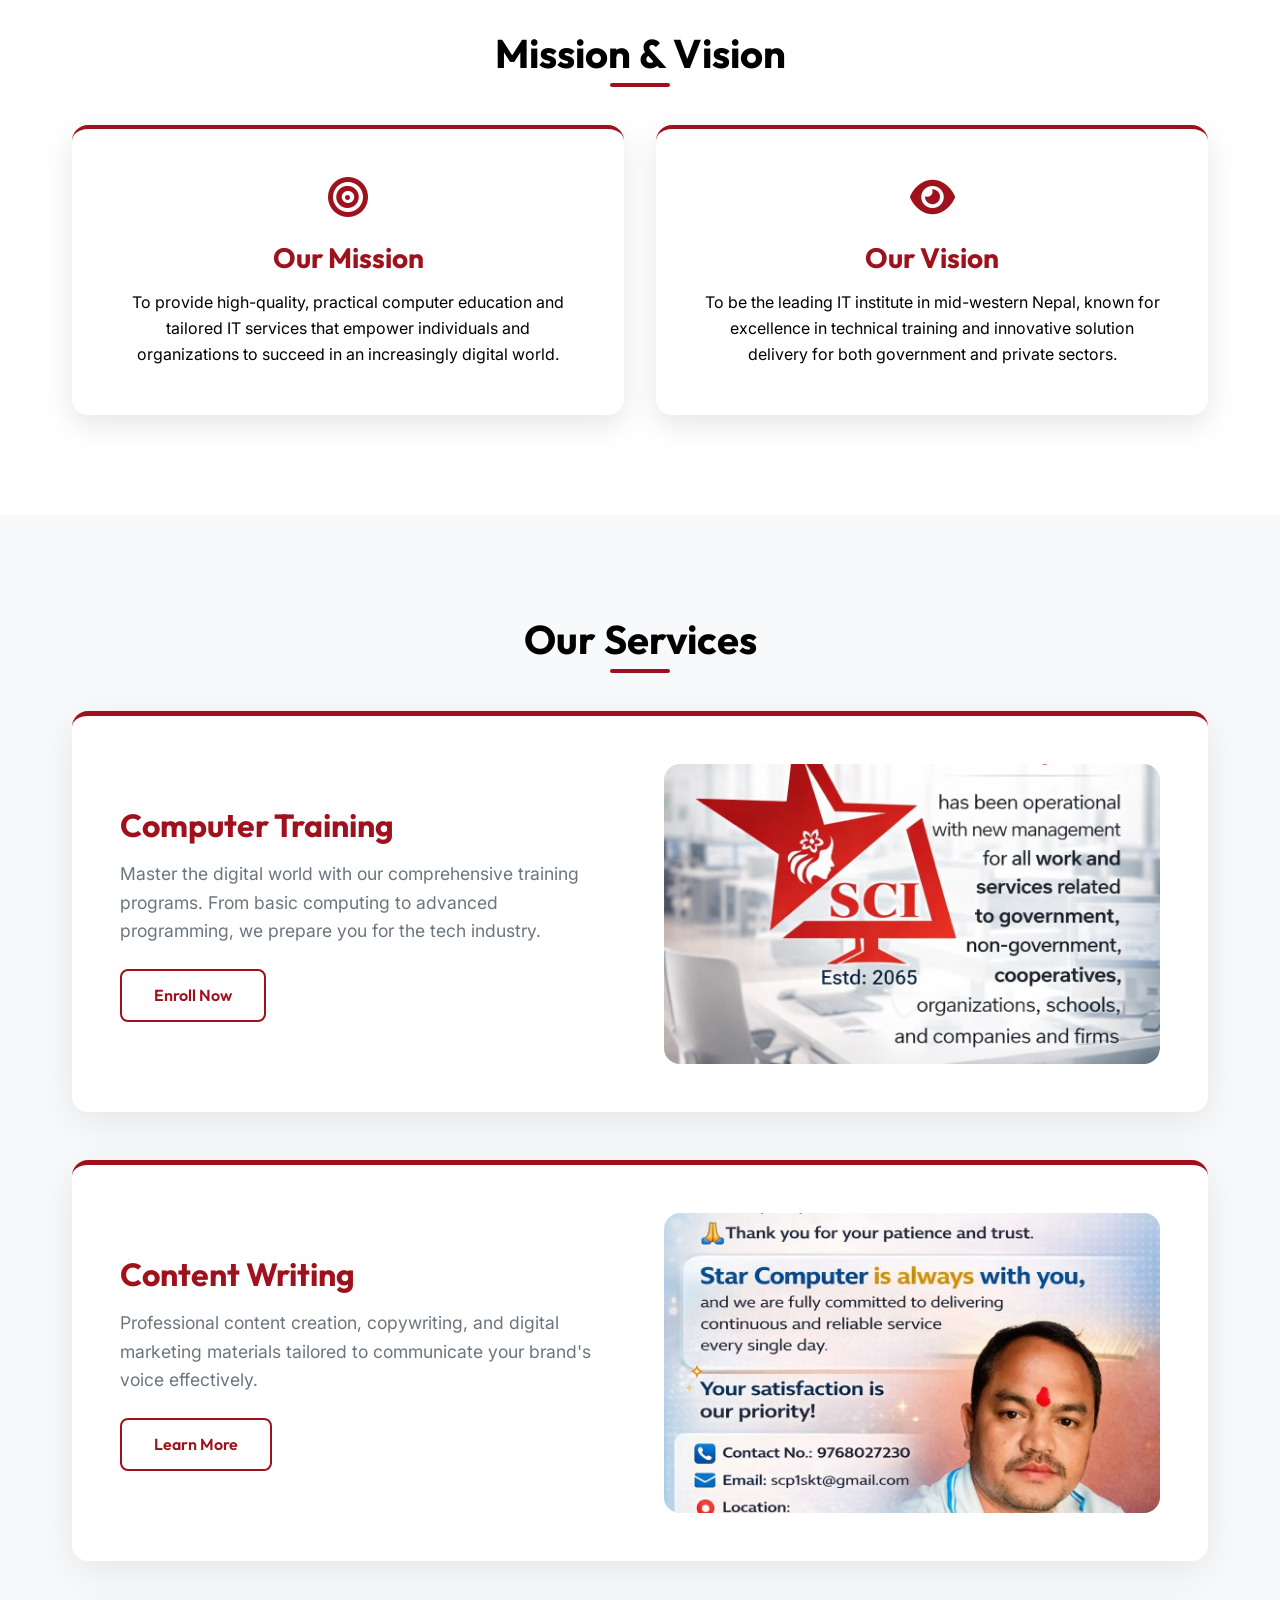
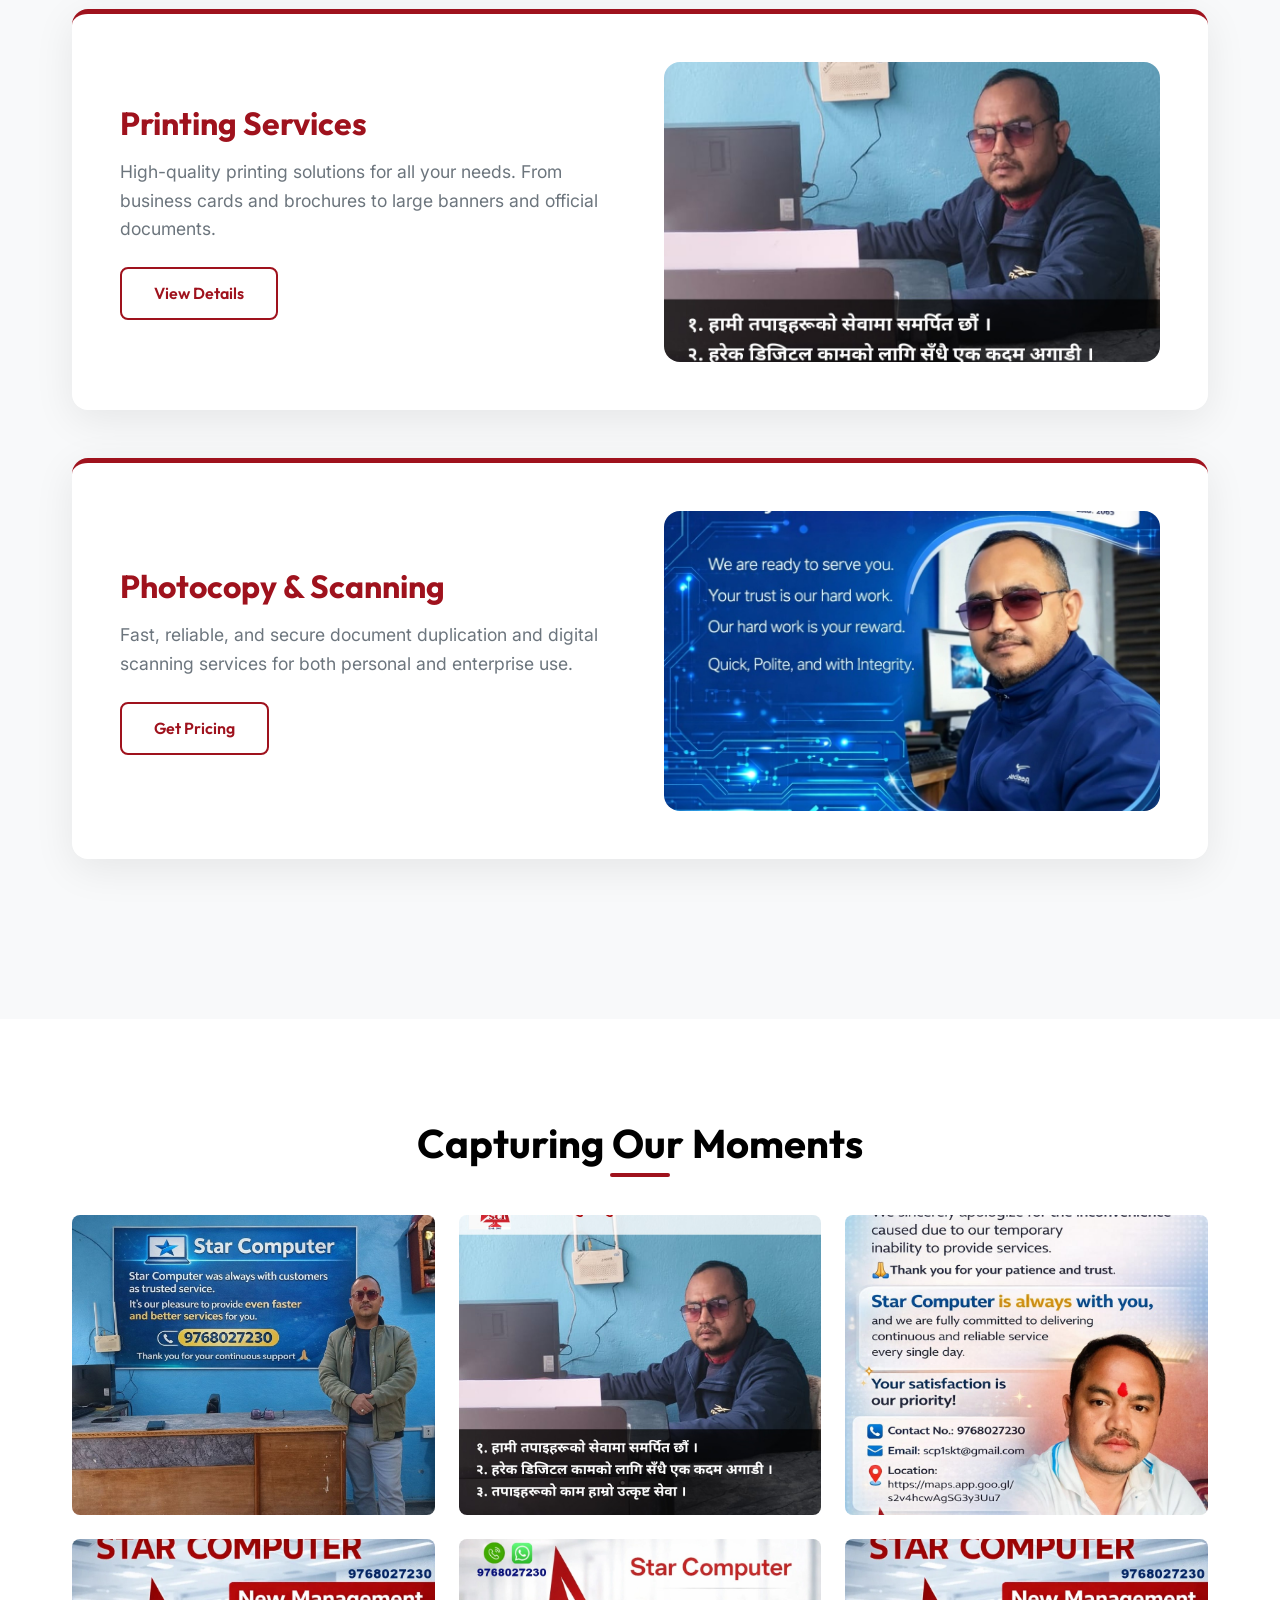
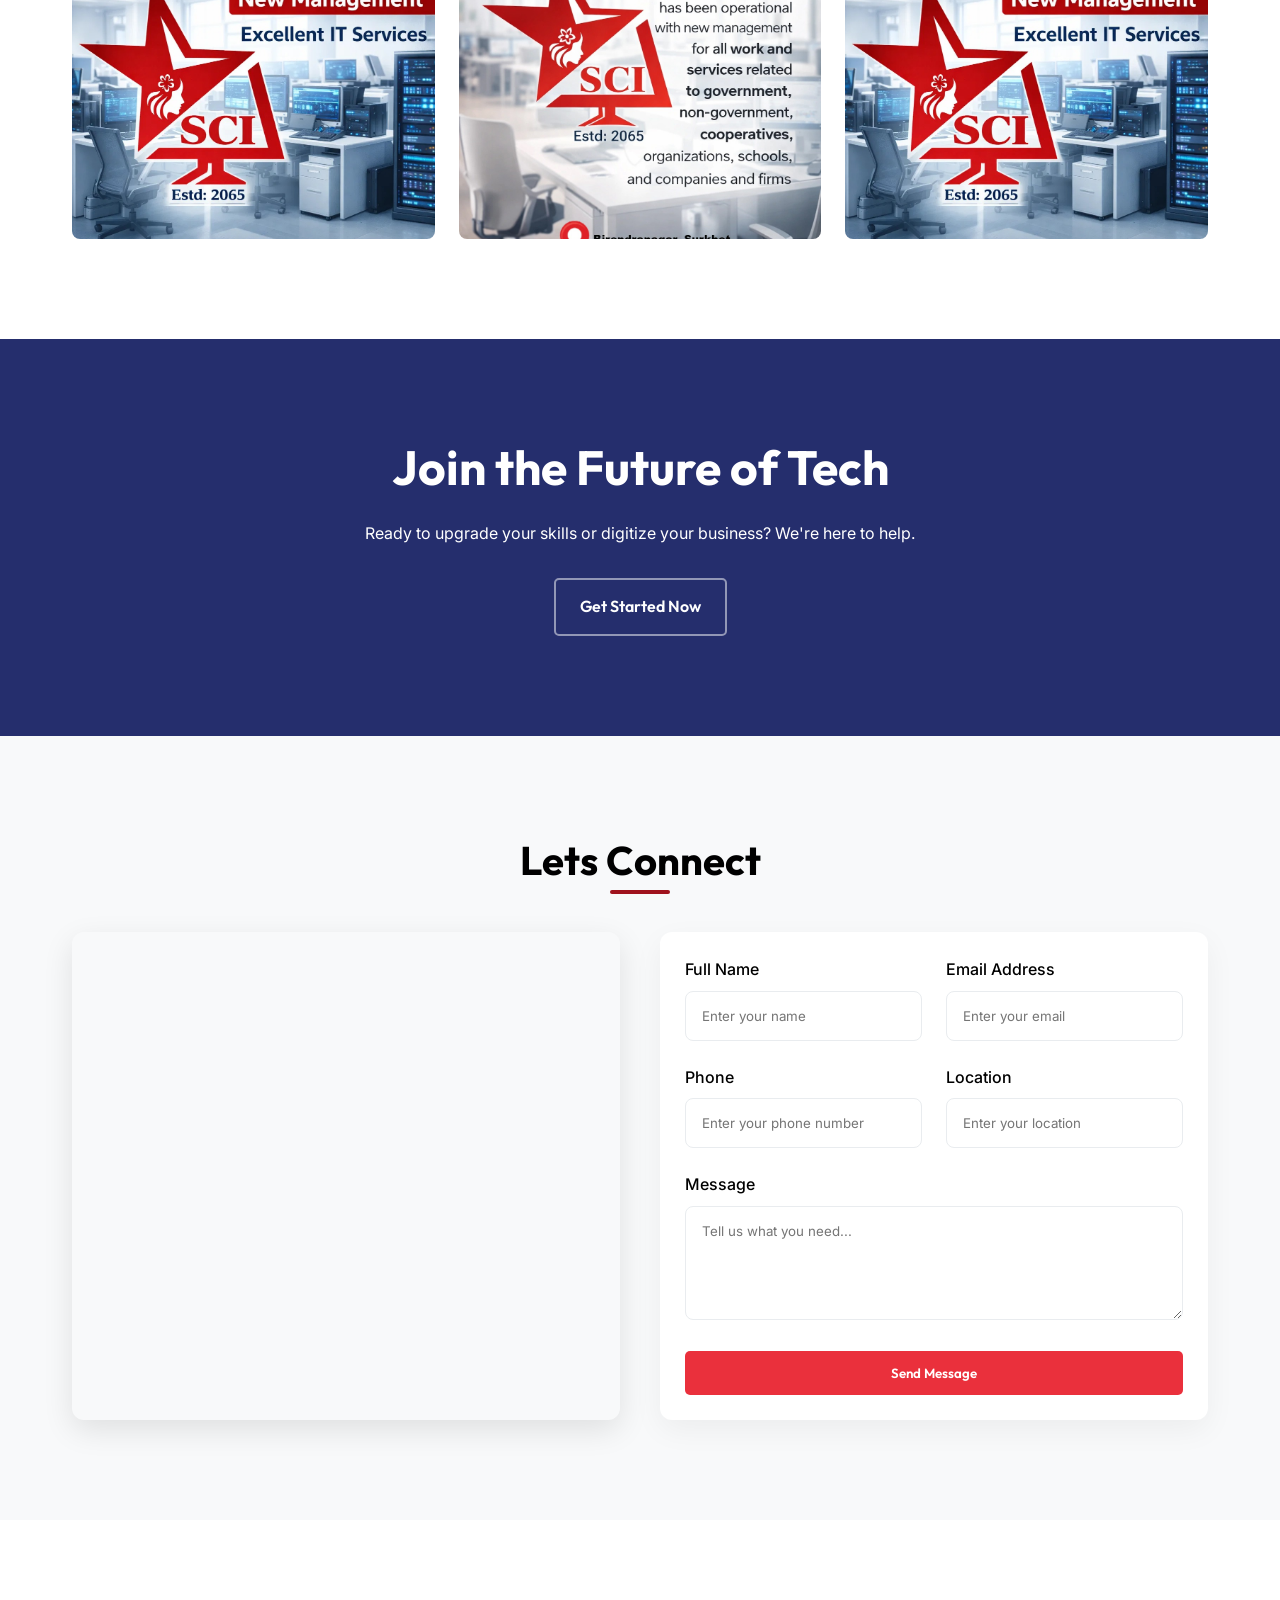
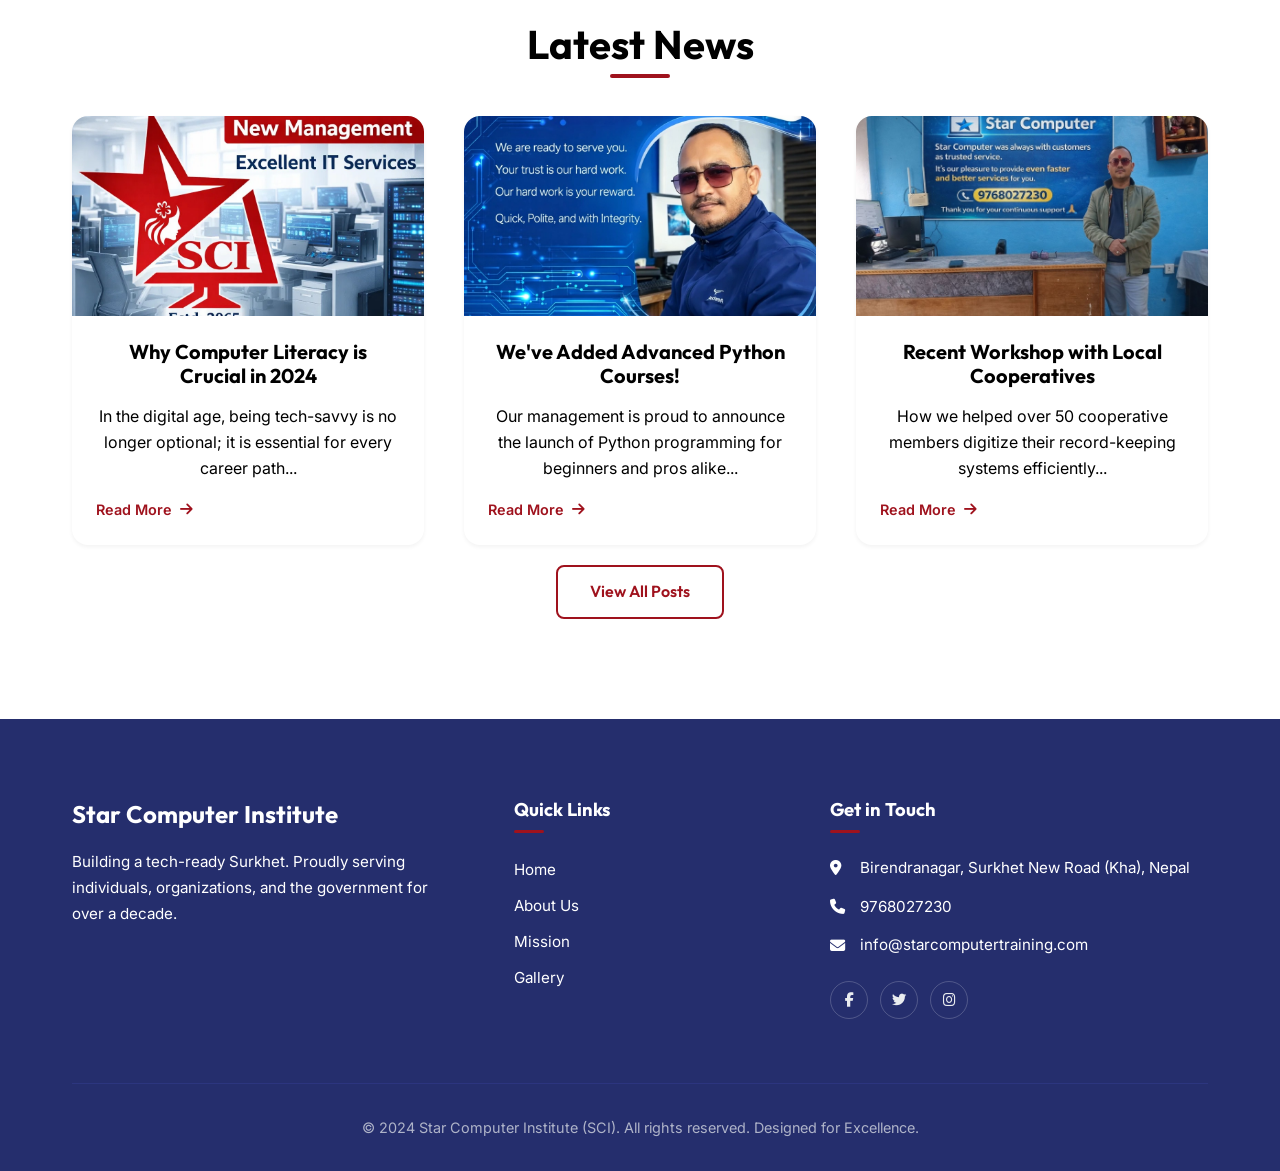
==== commit 7ef5c508: "contact section replaced" ====
--- a/index.html
+++ b/index.html
@@ -177,6 +177,49 @@
             </div>
         </section>
 
+            <!-- Contact Form Section -->
+            <section class="contact-section" id="contact" style="background: var(--gray-100);">
+                <div class="container reveal text-center">
+                    <h2 class="section-title reveal">Lets Connect</h2>
+                    <div class="contact-grid">
+                        <div class="contact-map">
+                            <iframe 
+                                src="https://www.google.com/maps/embed?pb=!1m18!1m12!1m3!1d2732.233196850388!2d81.6178125!3d28.5968671!2m3!1f0!2f0!3f0!3m2!1i1024!2i768!4f13.1!3m3!1m2!1s0x39a2850033a2165b%3A0xda26d88cce982f57!2sStar%20Computer%20Surkhet!5e1!3m2!1sen!2snp!4v1774445905960!5m2!1sen!2snp"
+                                loading="lazy"
+                                referrerpolicy="no-referrer-when-downgrade">
+                            </iframe>
+                        </div>
+                        <form class="contact-form">
+                            <div class="form-row">
+                                <div class="form-group">
+                                    <label>Full Name</label>
+                                    <input type="text" placeholder="Enter your name" required>
+                                </div>
+                                <div class="form-group">
+                                    <label>Email Address</label>
+                                    <input type="email" placeholder="Enter your email" required>
+                                </div>
+                            </div>
+                            <div class="form-row">
+                                <div class="form-group">
+                                    <label>Phone</label>
+                                    <input type="tel" placeholder="Enter your phone number" required>
+                                </div>
+                                <div class="form-group">
+                                    <label>Location</label>
+                                    <input type="text" placeholder="Enter your location">
+                                </div>
+                            </div>
+                            <div class="form-group">
+                                <label>Message</label>
+                                <textarea rows="5" placeholder="Tell us what you need..." required></textarea>
+                            </div>
+                            <button type="submit" class="btn btn-primary cta-btn">Send Message</button>
+                        </form>
+                    </div>
+                </div>
+            </section>
+
         <!-- Blog Section -->
         <section id="blog">
             <div class="container text-center">
@@ -219,48 +262,7 @@
             </div>
         </section>
 
-        <!-- Contact Form Section -->
-        <section class="contact-section" id="contact" style="background: var(--gray-100);">
-            <div class="container reveal text-center">
-                <h2 class="section-title reveal">Lets Connect</h2>
-                <div class="contact-grid">
-                    <div class="contact-map">
-                        <iframe 
-                            src="https://www.google.com/maps/embed?pb=!1m18!1m12!1m3!1d2732.233196850388!2d81.6178125!3d28.5968671!2m3!1f0!2f0!3f0!3m2!1i1024!2i768!4f13.1!3m3!1m2!1s0x39a2850033a2165b%3A0xda26d88cce982f57!2sStar%20Computer%20Surkhet!5e1!3m2!1sen!2snp!4v1774445905960!5m2!1sen!2snp"
-                            loading="lazy"
-                            referrerpolicy="no-referrer-when-downgrade">
-                        </iframe>
-                    </div>
-                    <form class="contact-form">
-                        <div class="form-row">
-                            <div class="form-group">
-                                <label>Full Name</label>
-                                <input type="text" placeholder="Enter your name" required>
-                            </div>
-                            <div class="form-group">
-                                <label>Email Address</label>
-                                <input type="email" placeholder="Enter your email" required>
-                            </div>
-                        </div>
-                        <div class="form-row">
-                            <div class="form-group">
-                                <label>Phone</label>
-                                <input type="tel" placeholder="Enter your phone number" required>
-                            </div>
-                            <div class="form-group">
-                                <label>Location</label>
-                                <input type="text" placeholder="Enter your location">
-                            </div>
-                        </div>
-                        <div class="form-group">
-                            <label>Message</label>
-                            <textarea rows="5" placeholder="Tell us what you need..." required></textarea>
-                        </div>
-                        <button type="submit" class="btn btn-primary cta-btn">Send Message</button>
-                    </form>
-                </div>
-            </div>
-        </section>
+    
     </main>
 
     <!-- Footer -->
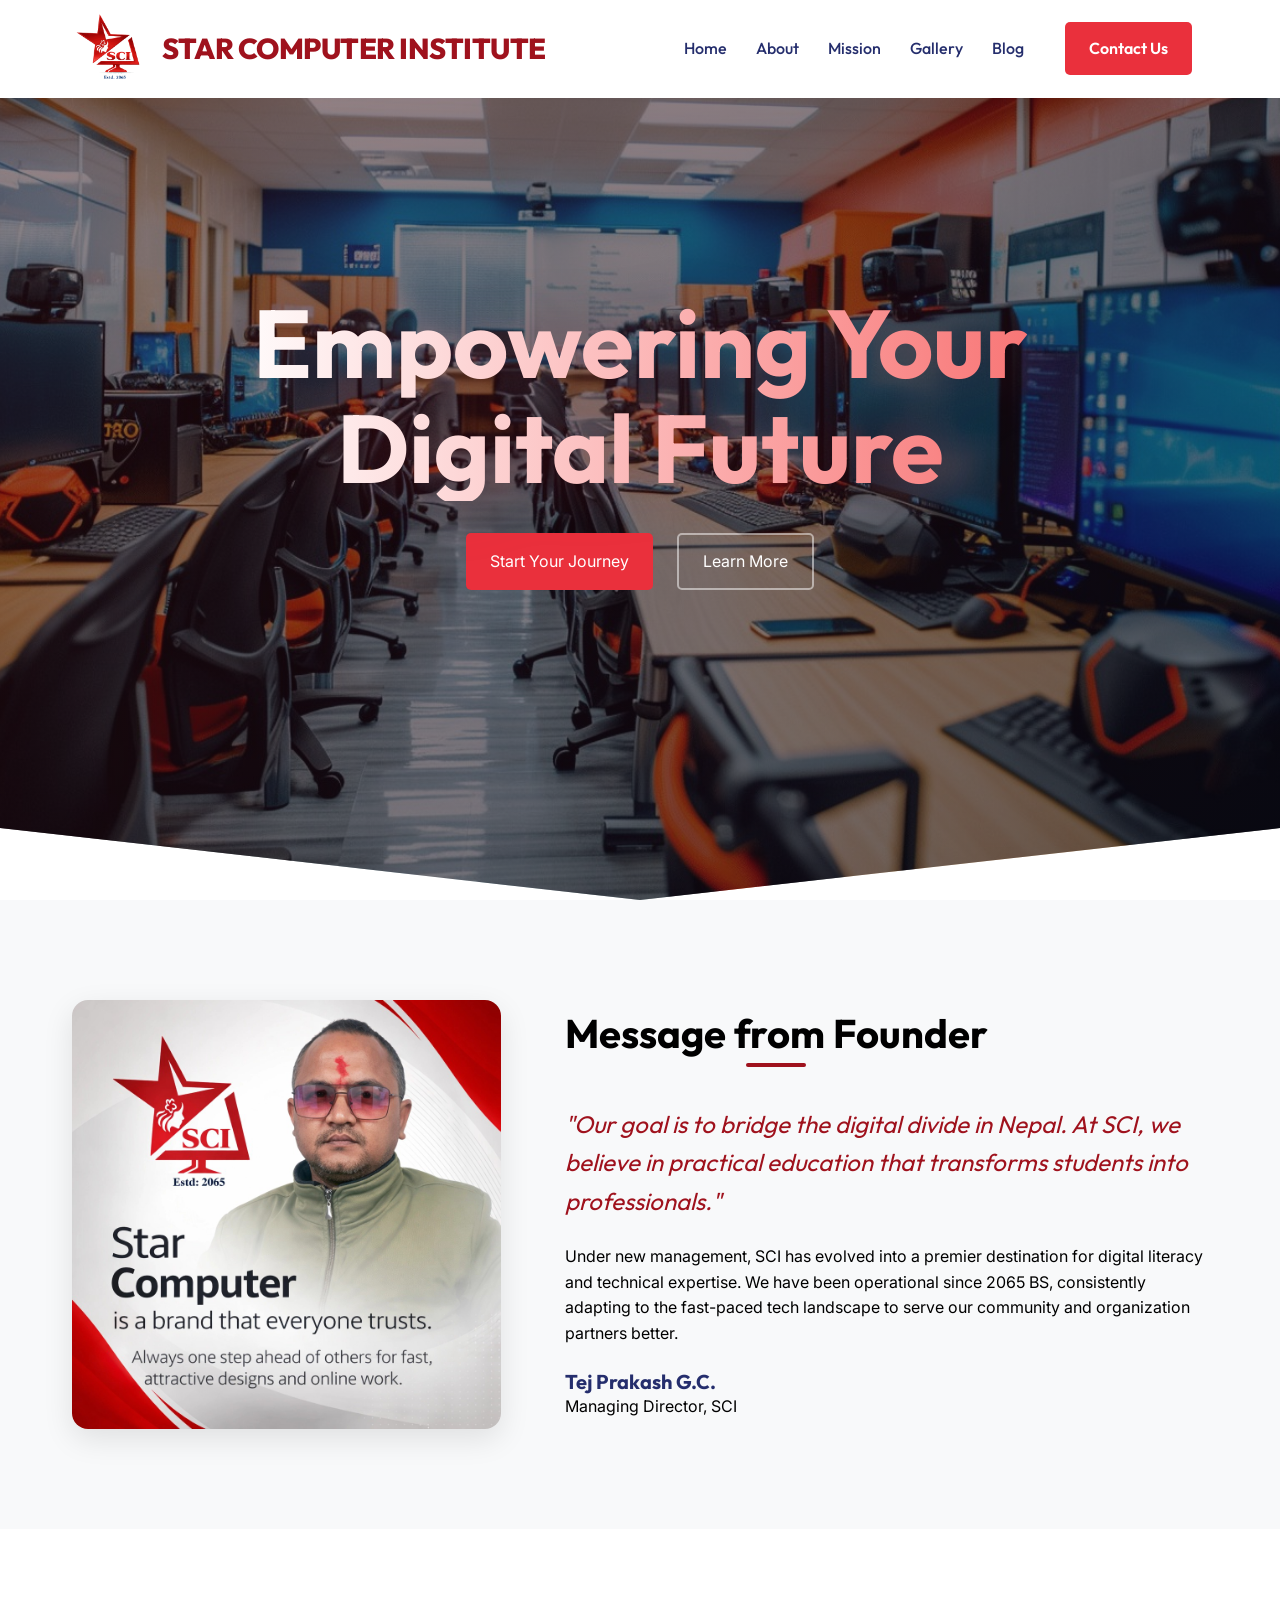
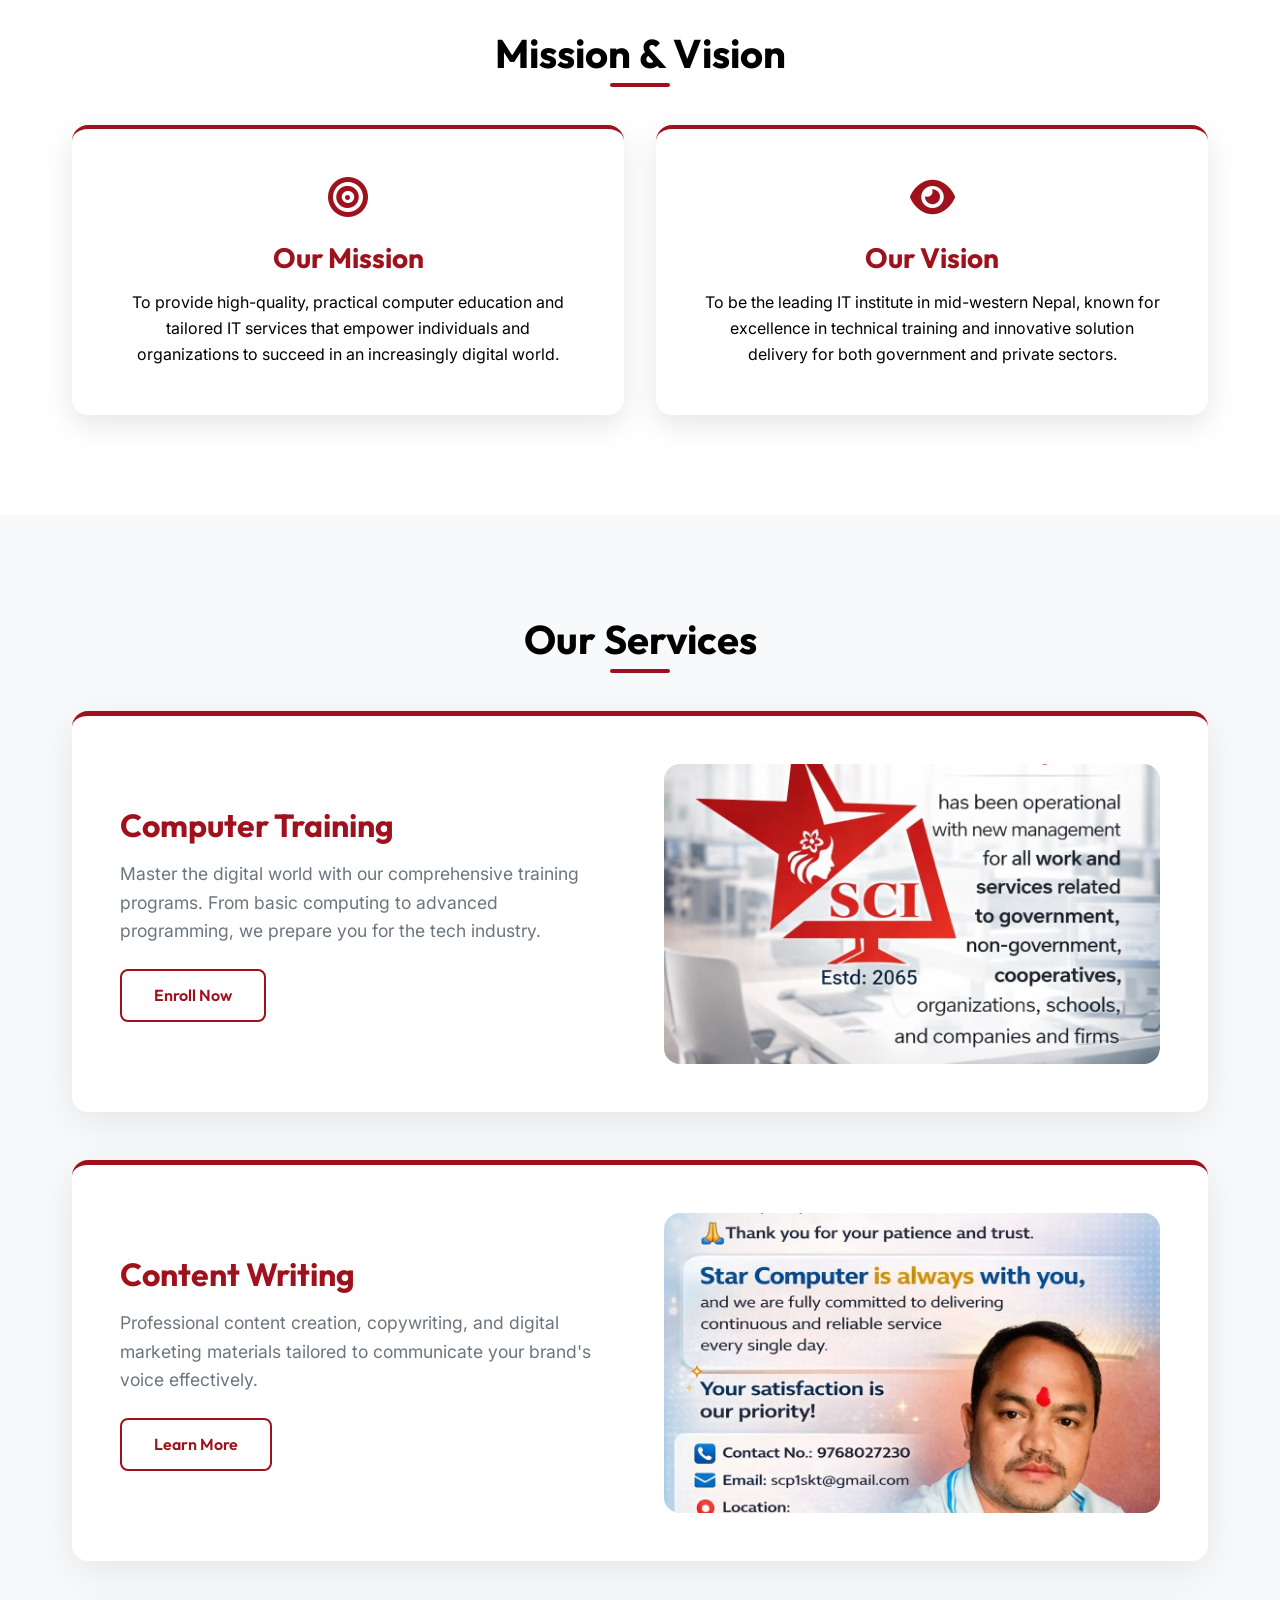
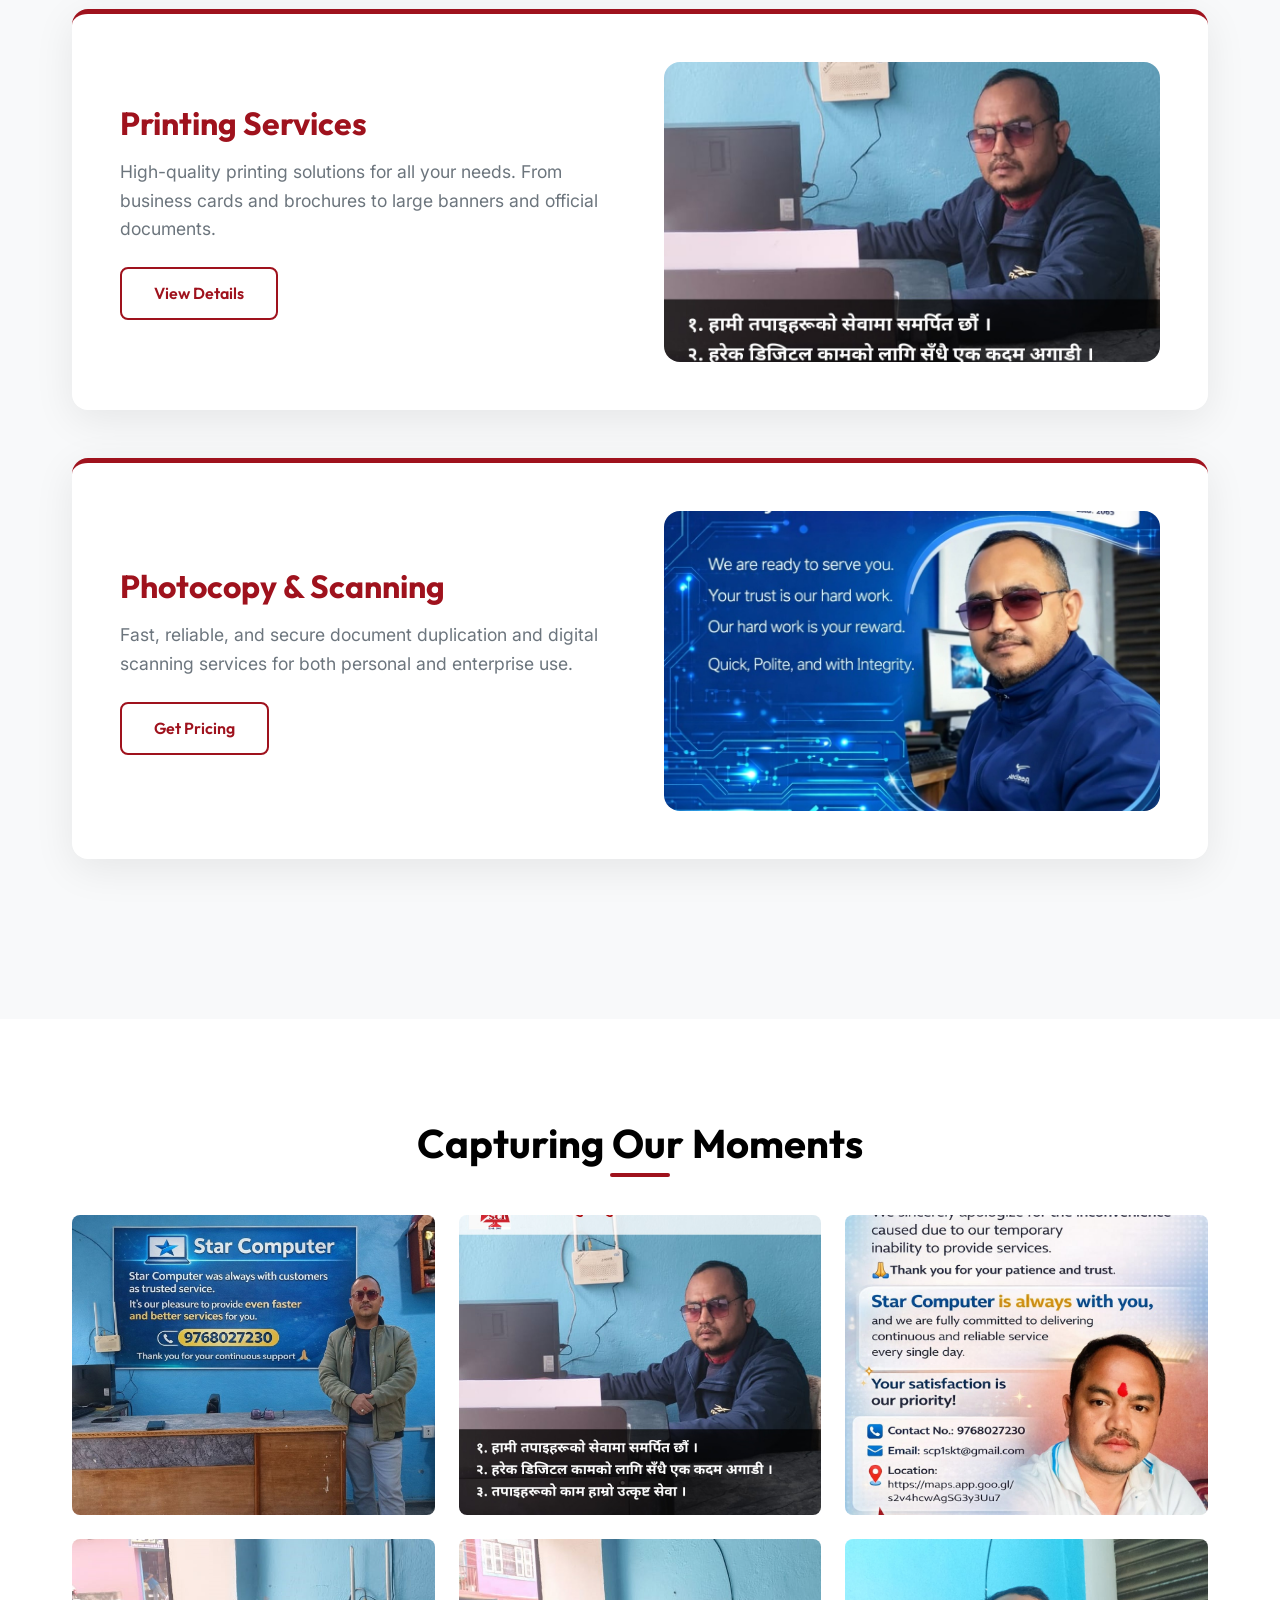
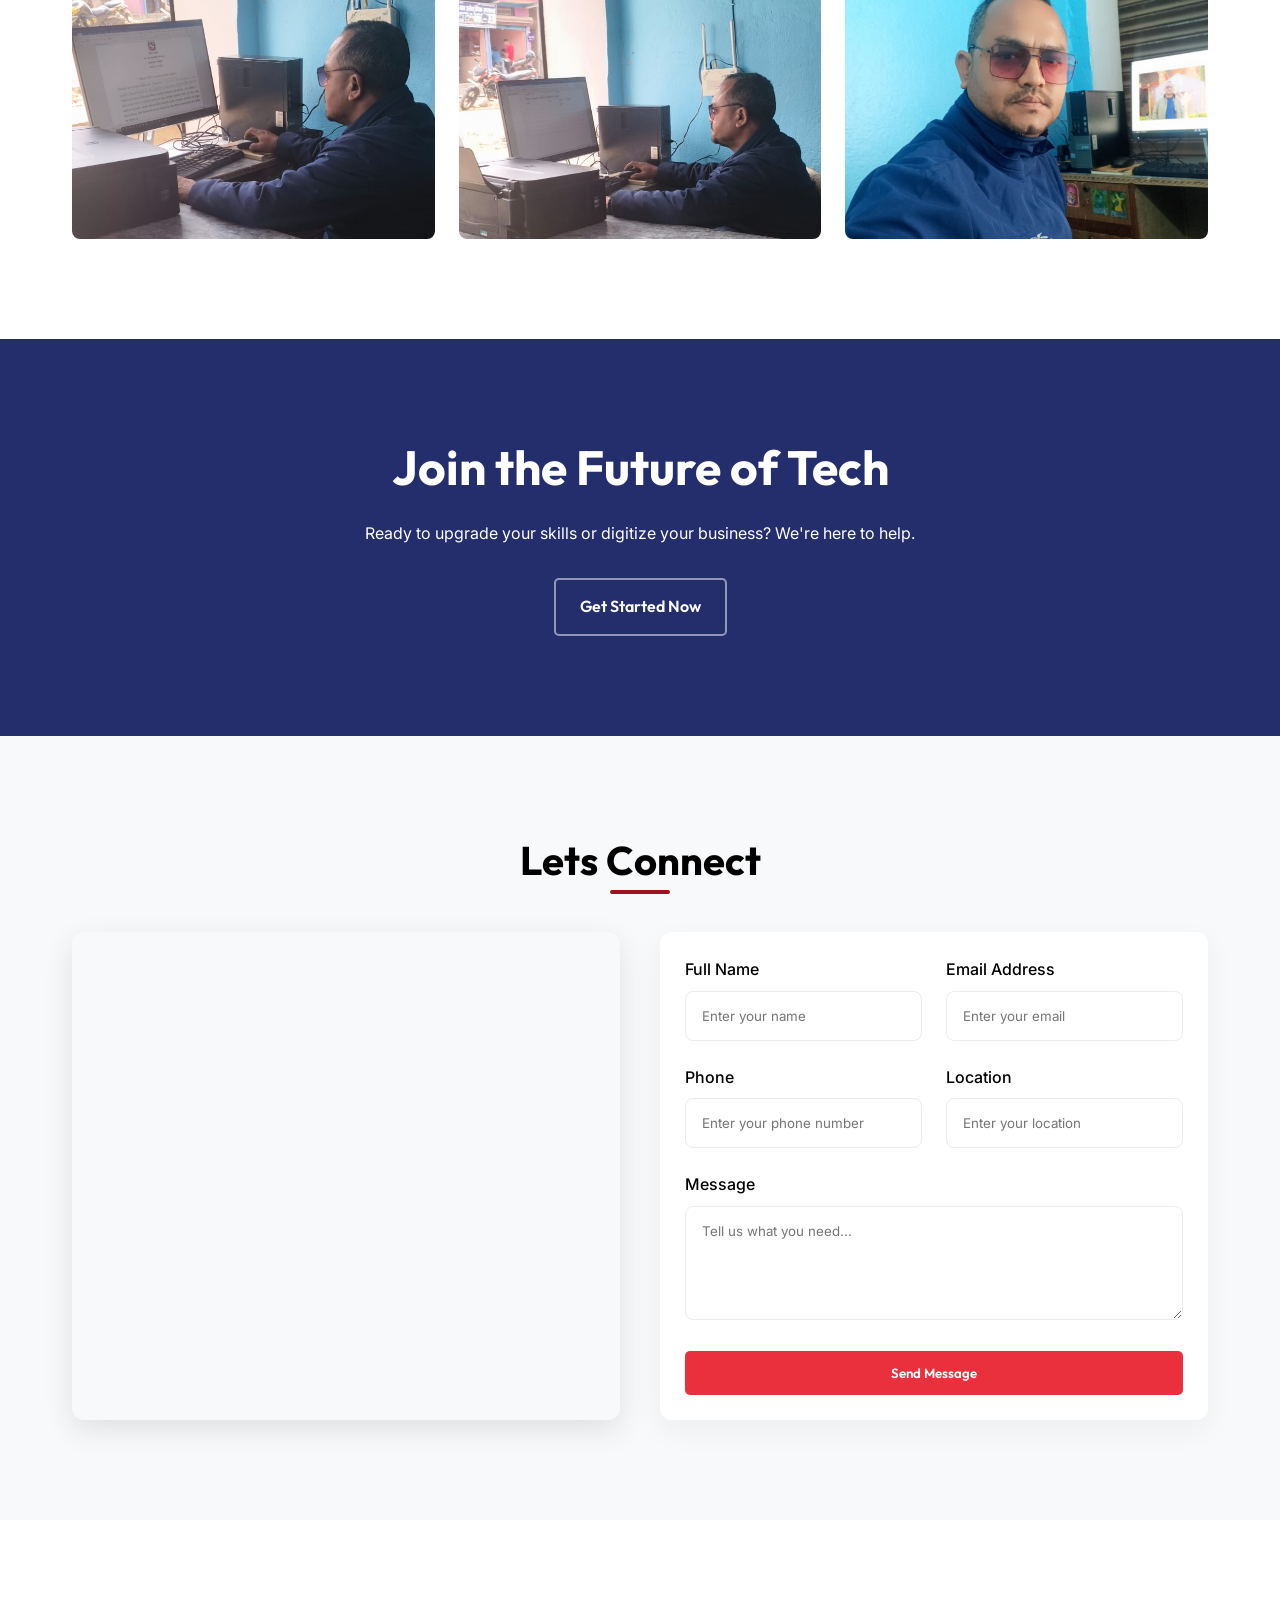
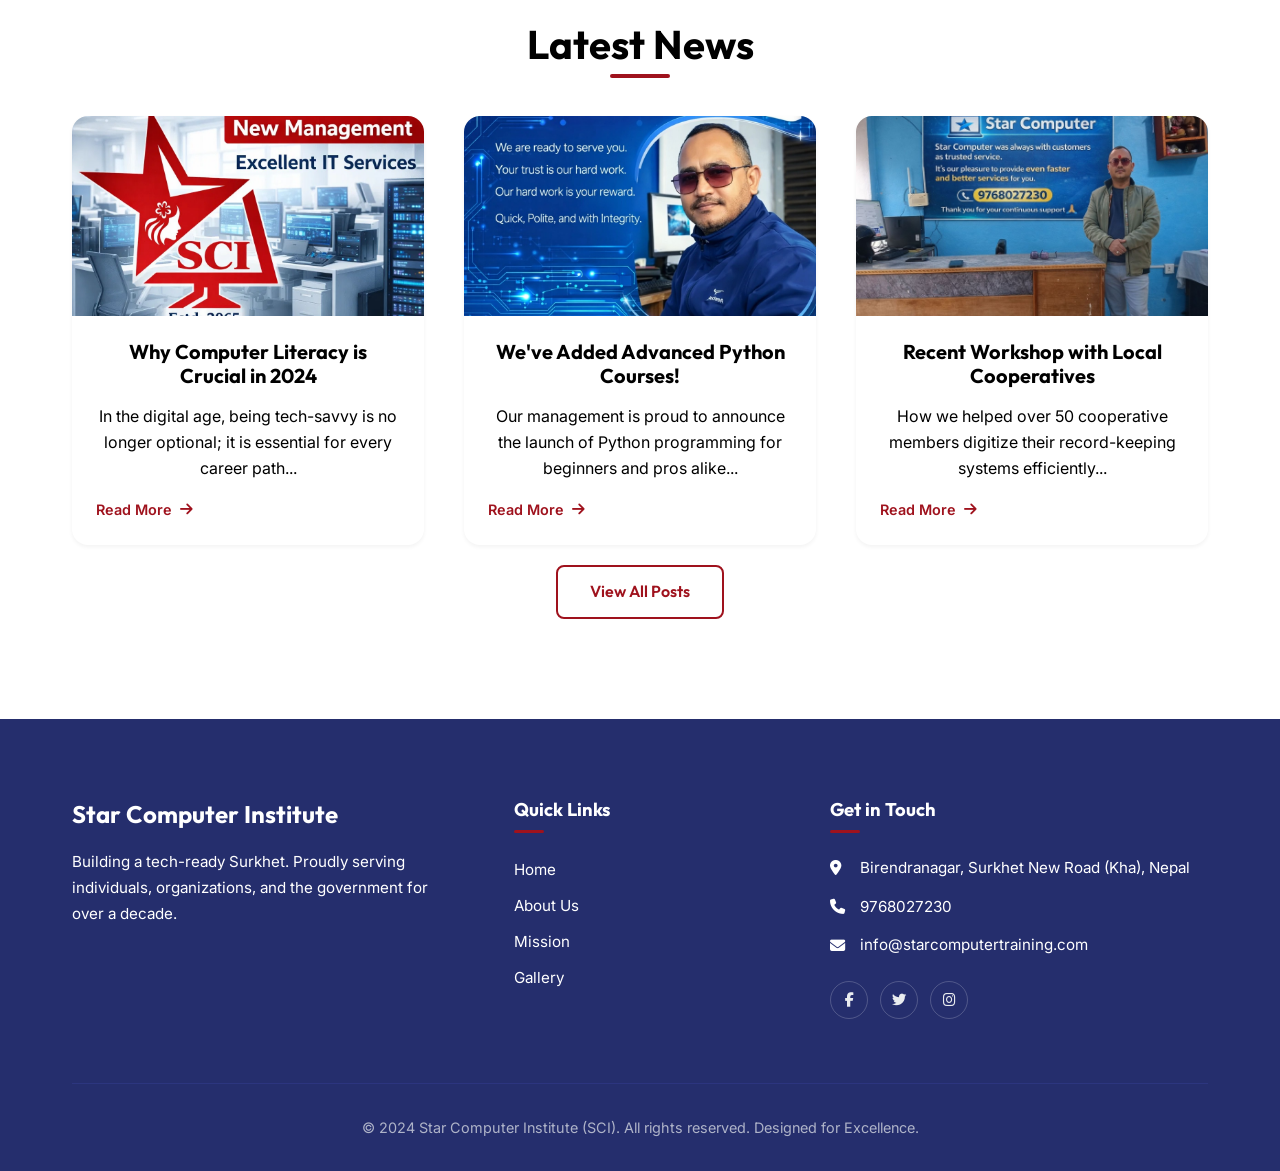
==== commit 152b7d12: "title added on header" ====
--- a/index.html
+++ b/index.html
@@ -19,6 +19,7 @@
         <div class="container nav-container">
             <a href="index.html" class="logo">
                 <img src="assets/images/logo-3.png" alt="Star Computer Institute Logo">
+                <span class="logo-text">Star Computer Institute</span>
             </a>
            <nav class="nav-links">
                 <a href="index.html">Home</a>
@@ -153,15 +154,15 @@
                         <div class="gallery-overlay"><i class="fas fa-search-plus fa-2x"></i></div>
                     </div>
                     <div class="gallery-item reveal">
-                        <img src="assets/images/info.jpeg" alt="Training Program">
-                        <div class="gallery-overlay"><i class="fas fa-search-plus fa-2x"></i></div>
-                    </div>
-                    <div class="gallery-item reveal">
-                        <img src="assets/images/info-2.jpeg" alt="Technical Workshop">
-                        <div class="gallery-overlay"><i class="fas fa-search-plus fa-2x"></i></div>
-                    </div>
-                    <div class="gallery-item reveal">
-                        <img src="assets/images/info.jpeg" alt="IT Services Integration">
+                        <img src="assets/images/gallery_4.jpeg" alt="Training Program">
+                        <div class="gallery-overlay"><i class="fas fa-search-plus fa-2x"></i></div>
+                    </div>
+                    <div class="gallery-item reveal">
+                        <img src="assets/images/gallery_5.jpeg" alt="Technical Workshop">
+                        <div class="gallery-overlay"><i class="fas fa-search-plus fa-2x"></i></div>
+                    </div>
+                    <div class="gallery-item reveal">
+                        <img src="assets/images/gallery_6.jpeg" alt="IT Services Integration">
                         <div class="gallery-overlay"><i class="fas fa-search-plus fa-2x"></i></div>
                     </div>
                 </div>
--- a/assets/css/style.css
+++ b/assets/css/style.css
@@ -186,10 +186,58 @@
     align-items: center;
 }
 
+.logo {
+    display: flex;
+    align-items: center;
+    gap: 15px;
+    text-decoration: none;
+}
+
 .logo img {
-    height: 85px; /* Increased size for better visibility */
+    height: 75px; /* Adjusted for better balance with text */
     object-fit: contain;
     transition: var(--transition);
+}
+
+.logo-text {
+    font-family: 'Outfit', sans-serif;
+    font-size: 1.8rem;
+    font-weight: 800;
+    color: var(--primary);
+    text-transform: uppercase;
+    letter-spacing: -0.5px;
+    line-height: 1.1;
+}
+
+/* Responsive Logo Text */
+@media (max-width: 1024px) {
+    .logo-text {
+        font-size: 1.5rem;
+    }
+}
+
+@media (max-width: 768px) {
+    .logo-text {
+        font-size: 1.3rem;
+    }
+    .logo img {
+        height: 60px;
+    }
+}
+
+@media (max-width: 480px) {
+    .logo-text {
+        font-size: 1rem;
+        max-width: 120px;
+        white-space: normal;
+        line-height: 1.1;
+    }
+    .logo img {
+        height: 45px;
+    }
+    .logo {
+        gap: 8px;
+    }
 }
 
 .nav-links {
